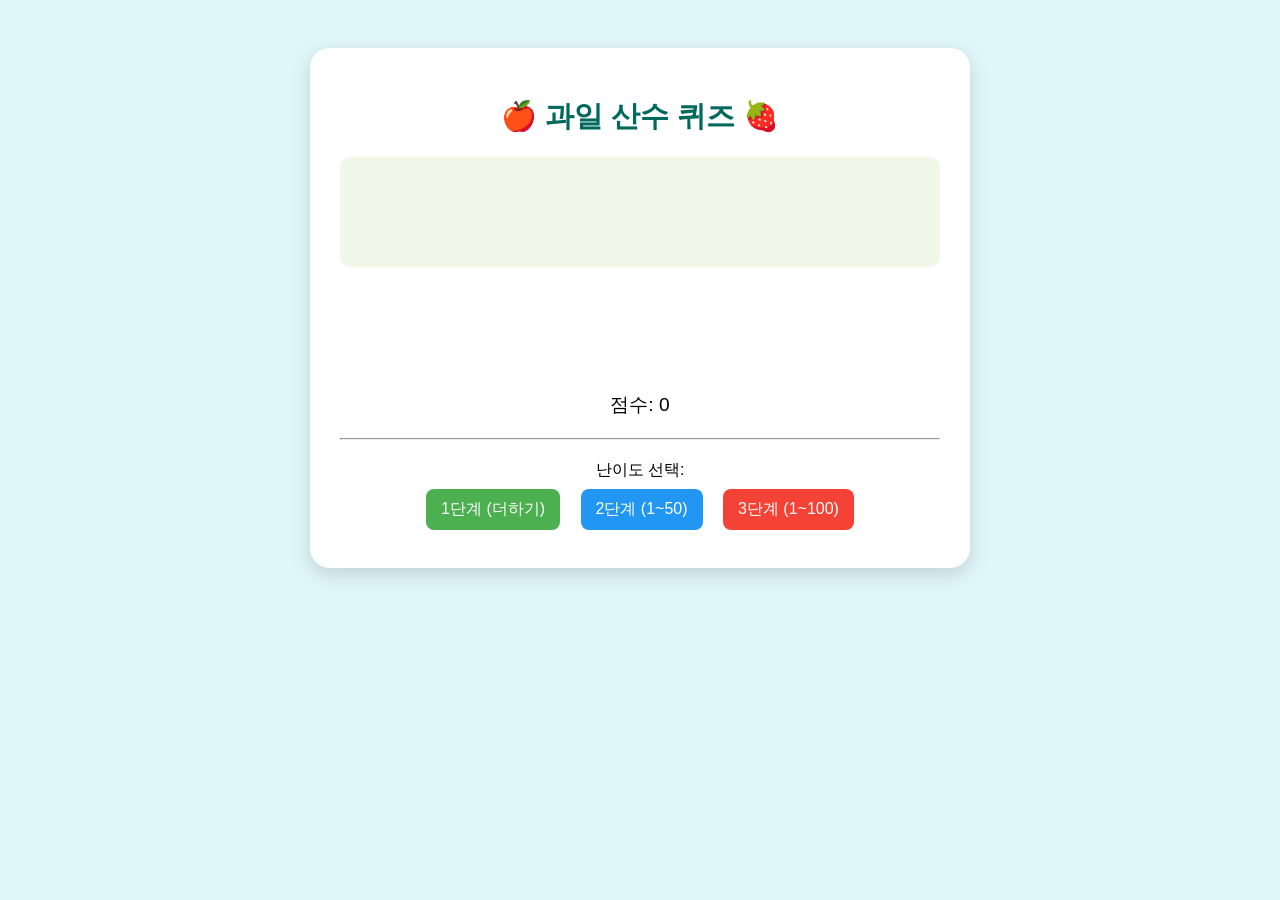
==== index.html @ ef327c84 "Refactor HTML and CSS for quiz game layout" ====
<!DOCTYPE html>
<html lang="ko">
<head>
    <meta charset="UTF-8">
    <title>알록달록 과일 산수 퀴즈</title>
    <style>
        body { font-family: 'Malgun Gothic', sans-serif; text-align: center; background-color: #e0f7fa; padding: 20px; }
        #game-container { background: white; padding: 30px; border-radius: 20px; display: inline-block; box-shadow: 0 6px 20px rgba(0,0,0,0.15); width: 90%; max-width: 600px; margin-top: 20px; }
        h1 { color: #00695c; font-size: 1.8em; }
        #level-info { font-size: 1.2em; color: #00796b; margin-bottom: 15px; font-weight: bold; }
        #fruits-display { font-size: 2em; margin: 20px 0; min-height: 80px; display: flex; flex-wrap: wrap; justify-content: center; align-items: center; background-color: #f1f8e9; border-radius: 10px; padding: 15px; }
        #number-equation { font-size: 2.5em; margin: 20px 0; color: #37474f; font-weight: bold; }
        
        /* 버튼 간격 대폭 확장 */
        .choices { display: flex; justify-content: center; gap: 40px; margin-top: 30px; margin-bottom: 30px; }
        .choice-btn { font-size: 1.5em; padding: 20px 35px; cursor: pointer; background-color: #ffffff; border: 4px solid #00897b; border-radius: 20px; color: #00897b; font-weight: bold; transition: 0.2s; min-width: 100px; }
        .choice-btn:hover { background-color: #00897b; color: white; }
        
        #feedback { font-size: 1.5em; margin-top: 20px; font-weight: bold; min-height: 45px; }
        .level-btn { font-size: 1em; padding: 10px 15px; margin: 8px; cursor: pointer; border: none; border-radius: 8px; color: white; }
    </style>
</head>
<body>

<div id="game-container">
    <h1>🍎 과일 산수 퀴즈 🍓</h1>
    <div id="level-info"></div>
    <div id="fruits-display"></div>
    <div id="number-equation" style="display: none;"></div>

    <div class="choices" id="choices-container"></div>
    
    <div id="feedback"></div>
    <div id="score" style="margin-top:20px; font-size: 1.2em;">점수: 0</div>
    
    <hr style="margin: 20px 0;">
    <div>
        난이도 선택:<br>
        <button onclick="setLevel(1)" class="level-btn" style="background-color: #4caf50;">1단계 (더하기)</button>
        <button onclick="setLevel(2)" class="level-btn" style="background-color: #2196f3;">2단계 (1~50)</button>
        <button onclick="setLevel(3)" class="level-btn" style="background-color: #f44336;">3단계 (1~100)</button>
    </div>
</div>

<script>
    const fruits = ["🍎", "🍐", "🍇", "🍋", "🍊", "🍉", "🍓"];
    let currentAnswer = 0, score = 0, currentLevel = 1;

    function setLevel(lvl) {
        currentLevel = lvl;
        score = 0;
        document.getElementById('score').innerText = "점수: 0";
        document.getElementById('level-info').innerText = lvl === 1 ? "1단계: 10 이하 더하기" : `${lvl}단계 (${lvl === 2 ? 50 : 100}까지 혼합)`;
        
        document.getElementById('fruits-display').style.display = (lvl === 1) ? 'flex' : 'none';
        document.getElementById('number-equation').style.display = (lvl === 1) ? 'none' : 'block';
        generateQuestion();
    }

    function generateQuestion() {
        let num1, num2, type;
        
        if (currentLevel === 1) {
            type = '+';
            num1 = Math.floor(Math.random() * 9) + 1;
            num2 = Math.floor(Math.random() * (10 - num1)) + 1;
            currentAnswer = num1 + num2;
            
            let displayHTML = "";
            let f = fruits[Math.floor(Math.random() * fruits.length)];
            for(let i=0; i<num1; i++) displayHTML += `<span>${f}</span>`;
            displayHTML += `<span style="margin:0 15px; font-weight:bold;">+</span>`;
            for(let i=0; i<num2; i++) displayHTML += `<span>${f}</span>`;
            document.getElementById('fruits-display').innerHTML = displayHTML;
        } else {
            type = Math.random() > 0.5 ? '+' : '-';
            const max = (currentLevel === 2) ? 50 : 100;
            num1 = Math.floor(Math.random() * max) + 1;
            num2 = Math.floor(Math.random() * max) + 1;
            
            if (type === '-') {
                if (num1 < num2) [num1, num2] = [num2, num1];
                currentAnswer = num1 - num2;
            } else {
                currentAnswer = num1 + num2;
            }
            document.getElementById('number-equation').innerText = `${num1} ${type} ${num2} = ?`;
        }

        renderChoices();
        document.getElementById('feedback').innerText = "";
    }

    function renderChoices() {
        const container = document.getElementById('choices-container');
        container.innerHTML = '';
        let choices = [currentAnswer];
        
        while(choices.length < 3) {
            let offset = Math.floor(Math.random() * 5) + 1;
            let fake = Math.random() > 0.5 ? currentAnswer + offset : currentAnswer - offset;
            if (fake > 0 && !choices.includes(fake)) choices.push(fake);
        }
        
        choices.sort(() => Math.random() - 0.5);
        choices.forEach(val => {
            let btn = document.createElement('button');
            btn.className = 'choice-btn';
            btn.innerText = val;
            btn.onclick = function() { checkAnswer(val); };
            container.appendChild(btn);
        });
    }

    function checkAnswer(val) {
        const fb = document.getElementById('feedback');
        if (val === currentAnswer) {
            score += 10;
            fb.innerText = "정답! 잘했어요! 🎉";
            fb.style.color =
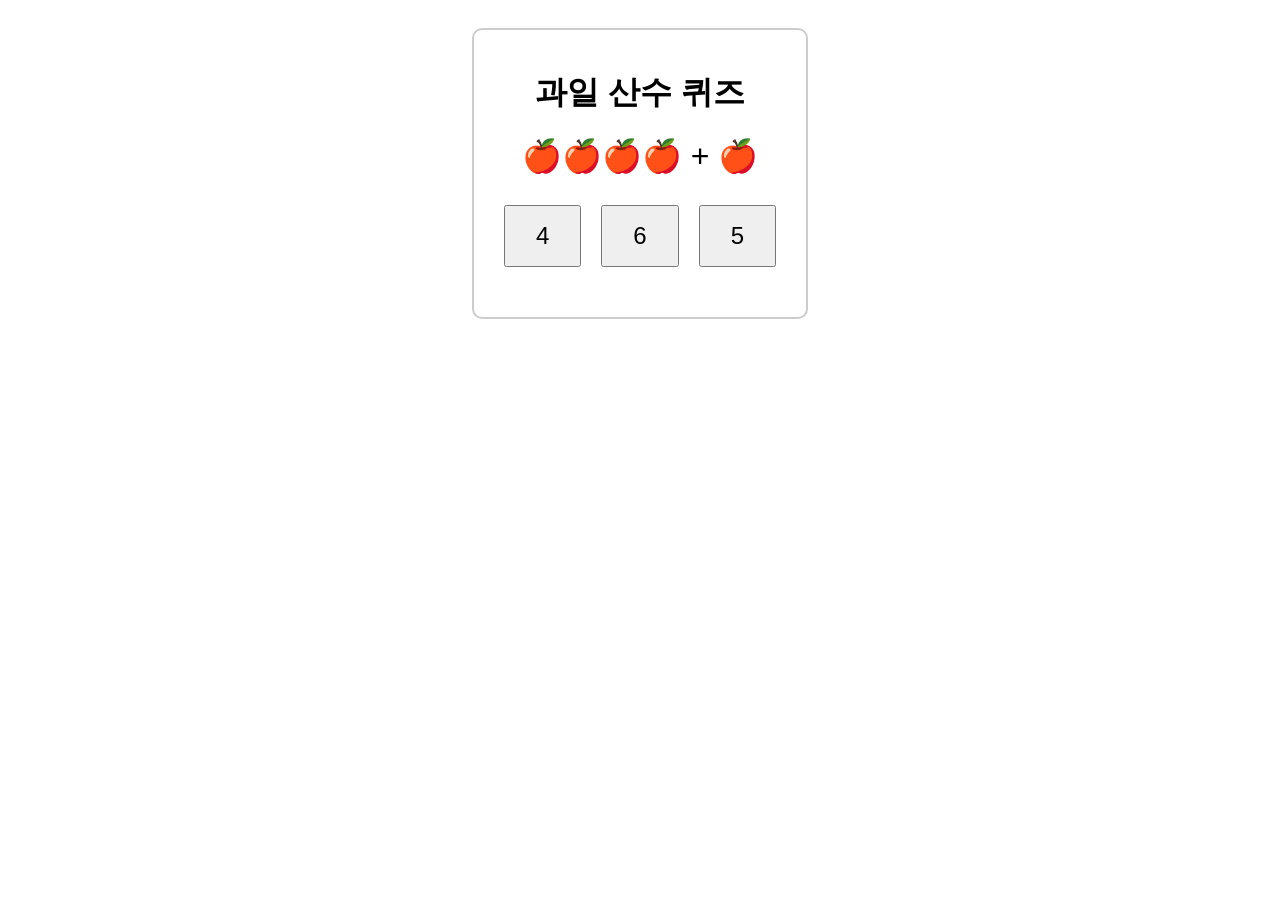
==== commit 281ce293: "Update index.html" ====
--- a/index.html
+++ b/index.html
@@ -1,120 +1,63 @@
 <!DOCTYPE html>
-<html lang="ko">
+<html>
 <head>
     <meta charset="UTF-8">
-    <title>알록달록 과일 산수 퀴즈</title>
+    <title>과일 산수 게임</title>
     <style>
-        body { font-family: 'Malgun Gothic', sans-serif; text-align: center; background-color: #e0f7fa; padding: 20px; }
-        #game-container { background: white; padding: 30px; border-radius: 20px; display: inline-block; box-shadow: 0 6px 20px rgba(0,0,0,0.15); width: 90%; max-width: 600px; margin-top: 20px; }
-        h1 { color: #00695c; font-size: 1.8em; }
-        #level-info { font-size: 1.2em; color: #00796b; margin-bottom: 15px; font-weight: bold; }
-        #fruits-display { font-size: 2em; margin: 20px 0; min-height: 80px; display: flex; flex-wrap: wrap; justify-content: center; align-items: center; background-color: #f1f8e9; border-radius: 10px; padding: 15px; }
-        #number-equation { font-size: 2.5em; margin: 20px 0; color: #37474f; font-weight: bold; }
-        
-        /* 버튼 간격 대폭 확장 */
-        .choices { display: flex; justify-content: center; gap: 40px; margin-top: 30px; margin-bottom: 30px; }
-        .choice-btn { font-size: 1.5em; padding: 20px 35px; cursor: pointer; background-color: #ffffff; border: 4px solid #00897b; border-radius: 20px; color: #00897b; font-weight: bold; transition: 0.2s; min-width: 100px; }
-        .choice-btn:hover { background-color: #00897b; color: white; }
-        
-        #feedback { font-size: 1.5em; margin-top: 20px; font-weight: bold; min-height: 45px; }
-        .level-btn { font-size: 1em; padding: 10px 15px; margin: 8px; cursor: pointer; border: none; border-radius: 8px; color: white; }
+        body { text-align: center; font-family: sans-serif; padding: 20px; }
+        .box { border: 2px solid #ccc; padding: 20px; display: inline-block; border-radius: 10px; }
+        .fruit-area { font-size: 2em; margin: 20px; }
+        .btn { font-size: 1.5em; margin: 10px; padding: 15px 30px; cursor: pointer; }
     </style>
 </head>
 <body>
 
-<div id="game-container">
-    <h1>🍎 과일 산수 퀴즈 🍓</h1>
-    <div id="level-info"></div>
-    <div id="fruits-display"></div>
-    <div id="number-equation" style="display: none;"></div>
-
-    <div class="choices" id="choices-container"></div>
-    
-    <div id="feedback"></div>
-    <div id="score" style="margin-top:20px; font-size: 1.2em;">점수: 0</div>
-    
-    <hr style="margin: 20px 0;">
-    <div>
-        난이도 선택:<br>
-        <button onclick="setLevel(1)" class="level-btn" style="background-color: #4caf50;">1단계 (더하기)</button>
-        <button onclick="setLevel(2)" class="level-btn" style="background-color: #2196f3;">2단계 (1~50)</button>
-        <button onclick="setLevel(3)" class="level-btn" style="background-color: #f44336;">3단계 (1~100)</button>
-    </div>
+<div class="box">
+    <h1>과일 산수 퀴즈</h1>
+    <div id="question" style="font-size: 2em; margin: 20px;">준비중...</div>
+    <div id="choices"></div>
+    <div id="result" style="margin-top: 20px; font-weight: bold;"></div>
 </div>
 
 <script>
-    const fruits = ["🍎", "🍐", "🍇", "🍋", "🍊", "🍉", "🍓"];
-    let currentAnswer = 0, score = 0, currentLevel = 1;
+    let answer = 0;
 
-    function setLevel(lvl) {
-        currentLevel = lvl;
-        score = 0;
-        document.getElementById('score').innerText = "점수: 0";
-        document.getElementById('level-info').innerText = lvl === 1 ? "1단계: 10 이하 더하기" : `${lvl}단계 (${lvl === 2 ? 50 : 100}까지 혼합)`;
+    function startGame() {
+        let n1 = Math.floor(Math.random() * 5) + 1;
+        let n2 = Math.floor(Math.random() * 5) + 1;
+        answer = n1 + n2;
         
-        document.getElementById('fruits-display').style.display = (lvl === 1) ? 'flex' : 'none';
-        document.getElementById('number-equation').style.display = (lvl === 1) ? 'none' : 'block';
-        generateQuestion();
-    }
-
-    function generateQuestion() {
-        let num1, num2, type;
+        let fruits = "";
+        for(let i=0; i<n1; i++) fruits += "🍎";
+        fruits += " + ";
+        for(let i=0; i<n2; i++) fruits += "🍎";
         
-        if (currentLevel === 1) {
-            type = '+';
-            num1 = Math.floor(Math.random() * 9) + 1;
-            num2 = Math.floor(Math.random() * (10 - num1)) + 1;
-            currentAnswer = num1 + num2;
-            
-            let displayHTML = "";
-            let f = fruits[Math.floor(Math.random() * fruits.length)];
-            for(let i=0; i<num1; i++) displayHTML += `<span>${f}</span>`;
-            displayHTML += `<span style="margin:0 15px; font-weight:bold;">+</span>`;
-            for(let i=0; i<num2; i++) displayHTML += `<span>${f}</span>`;
-            document.getElementById('fruits-display').innerHTML = displayHTML;
-        } else {
-            type = Math.random() > 0.5 ? '+' : '-';
-            const max = (currentLevel === 2) ? 50 : 100;
-            num1 = Math.floor(Math.random() * max) + 1;
-            num2 = Math.floor(Math.random() * max) + 1;
-            
-            if (type === '-') {
-                if (num1 < num2) [num1, num2] = [num2, num1];
-                currentAnswer = num1 - num2;
-            } else {
-                currentAnswer = num1 + num2;
-            }
-            document.getElementById('number-equation').innerText = `${num1} ${type} ${num2} = ?`;
-        }
-
-        renderChoices();
-        document.getElementById('feedback').innerText = "";
-    }
-
-    function renderChoices() {
-        const container = document.getElementById('choices-container');
-        container.innerHTML = '';
-        let choices = [currentAnswer];
+        document.getElementById('question').innerHTML = fruits;
         
-        while(choices.length < 3) {
-            let offset = Math.floor(Math.random() * 5) + 1;
-            let fake = Math.random() > 0.5 ? currentAnswer + offset : currentAnswer - offset;
-            if (fake > 0 && !choices.includes(fake)) choices.push(fake);
-        }
+        let choicesDiv = document.getElementById('choices');
+        choicesDiv.innerHTML = "";
         
-        choices.sort(() => Math.random() - 0.5);
-        choices.forEach(val => {
-            let btn = document.createElement('button');
-            btn.className = 'choice-btn';
-            btn.innerText = val;
-            btn.onclick = function() { checkAnswer(val); };
-            container.appendChild(btn);
+        let options = [answer, answer+1, answer-1];
+        options.sort(() => Math.random() - 0.5);
+        
+        options.forEach(opt => {
+            let b = document.createElement('button');
+            b.className = 'btn';
+            b.innerText = opt;
+            b.onclick = function() {
+                if(opt === answer) {
+                    document.getElementById('result').innerText = "정답!";
+                    setTimeout(startGame, 1000);
+                } else {
+                    document.getElementById('result').innerText = "틀렸어요!";
+                }
+            };
+            choicesDiv.appendChild(b);
         });
     }
 
-    function checkAnswer(val) {
-        const fb = document.getElementById('feedback');
-        if (val === currentAnswer) {
-            score += 10;
-            fb.innerText = "정답! 잘했어요! 🎉";
-            fb.style.color =
+    window.onload = startGame;
+</script>
+
+</body>
+</html>
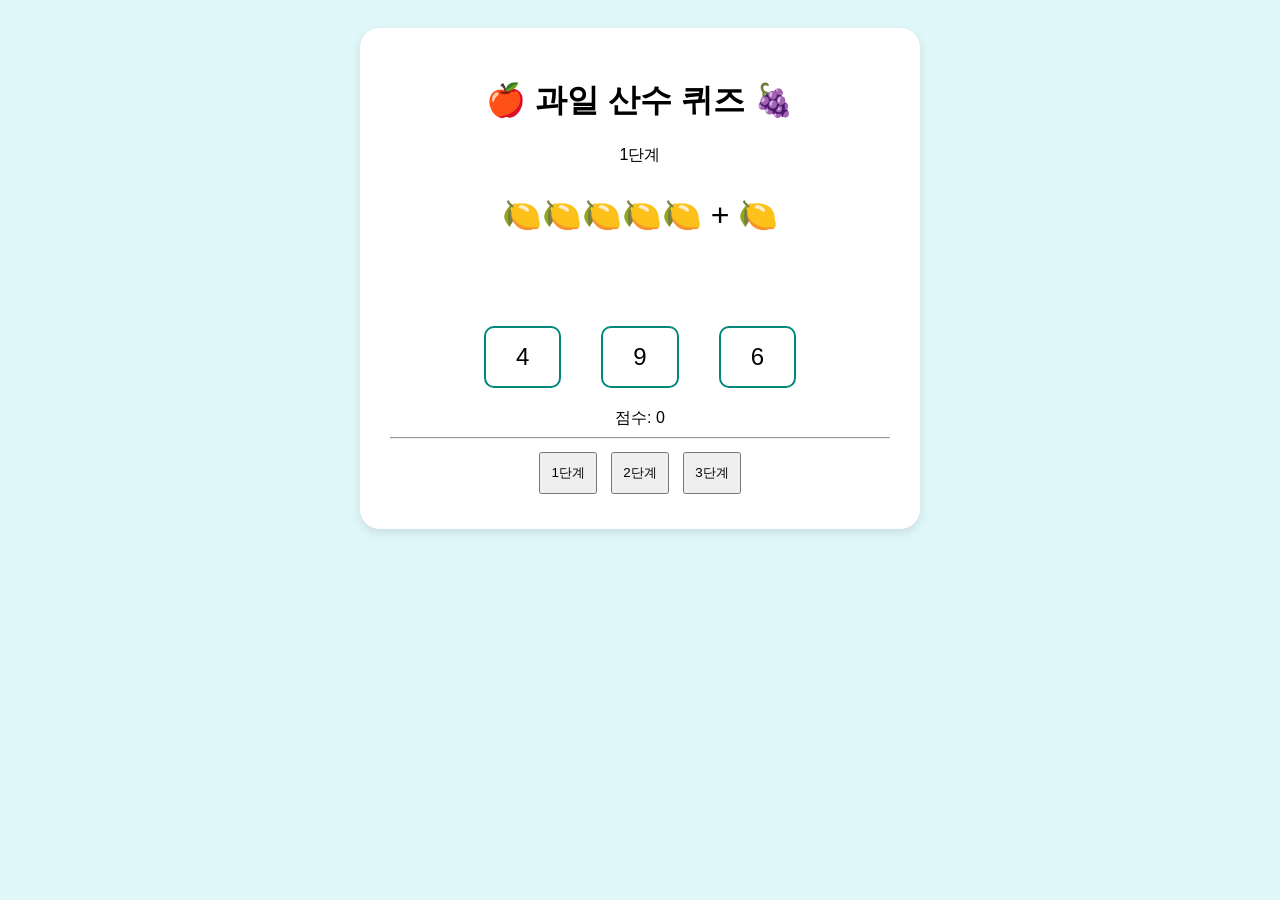
==== commit e8c5ceab: "Update HTML structure and styling for quiz game" ====
--- a/index.html
+++ b/index.html
@@ -1,63 +1,100 @@
 <!DOCTYPE html>
-<html>
+<html lang="ko">
 <head>
     <meta charset="UTF-8">
-    <title>과일 산수 게임</title>
+    <title>과일 산수 퀴즈</title>
     <style>
-        body { text-align: center; font-family: sans-serif; padding: 20px; }
-        .box { border: 2px solid #ccc; padding: 20px; display: inline-block; border-radius: 10px; }
-        .fruit-area { font-size: 2em; margin: 20px; }
-        .btn { font-size: 1.5em; margin: 10px; padding: 15px 30px; cursor: pointer; }
+        body { font-family: sans-serif; text-align: center; background-color: #e0f7fa; padding: 20px; }
+        #game-box { background: white; padding: 30px; border-radius: 20px; display: inline-block; box-shadow: 0 4px 10px rgba(0,0,0,0.1); width: 100%; max-width: 500px; }
+        .display-area { font-size: 2em; margin: 30px 0; min-height: 100px; }
+        .choice-btn { font-size: 1.5em; padding: 15px 30px; margin: 0 20px; cursor: pointer; border-radius: 10px; border: 2px solid #00897b; background: white; }
+        .choice-btn:hover { background: #00897b; color: white; }
+        .level-btn { padding: 10px; margin: 5px; cursor: pointer; }
     </style>
 </head>
 <body>
 
-<div class="box">
-    <h1>과일 산수 퀴즈</h1>
-    <div id="question" style="font-size: 2em; margin: 20px;">준비중...</div>
+<div id="game-box">
+    <h1>🍎 과일 산수 퀴즈 🍇</h1>
+    <div id="level-text">1단계 (1~10 더하기)</div>
+    <div class="display-area" id="question">준비중...</div>
     <div id="choices"></div>
-    <div id="result" style="margin-top: 20px; font-weight: bold;"></div>
+    <div id="feedback" style="margin-top: 20px; font-weight: bold;"></div>
+    <div id="score" style="margin-top: 10px;">점수: 0</div>
+    <hr>
+    <div>
+        <button class="level-btn" onclick="changeLevel(1)">1단계</button>
+        <button class="level-btn" onclick="changeLevel(2)">2단계</button>
+        <button class="level-btn" onclick="changeLevel(3)">3단계</button>
+    </div>
 </div>
 
 <script>
-    let answer = 0;
+    let currentAns = 0;
+    let score = 0;
+    let level = 1;
+    const fruits = ["🍎", "🍐", "🍇", "🍋", "🍊", "🍉", "🍓"];
 
-    function startGame() {
-        let n1 = Math.floor(Math.random() * 5) + 1;
-        let n2 = Math.floor(Math.random() * 5) + 1;
-        answer = n1 + n2;
-        
-        let fruits = "";
-        for(let i=0; i<n1; i++) fruits += "🍎";
-        fruits += " + ";
-        for(let i=0; i<n2; i++) fruits += "🍎";
-        
-        document.getElementById('question').innerHTML = fruits;
-        
-        let choicesDiv = document.getElementById('choices');
-        choicesDiv.innerHTML = "";
-        
-        let options = [answer, answer+1, answer-1];
-        options.sort(() => Math.random() - 0.5);
-        
-        options.forEach(opt => {
+    function changeLevel(l) {
+        level = l;
+        score = 0;
+        document.getElementById('score').innerText = "점수: 0";
+        document.getElementById('level-text').innerText = l + "단계";
+        nextQuestion();
+    }
+
+    function nextQuestion() {
+        let n1, n2, type, qText;
+        if(level === 1) {
+            type = '+';
+            n1 = Math.floor(Math.random() * 9) + 1;
+            n2 = Math.floor(Math.random() * (10 - n1)) + 1;
+            currentAns = n1 + n2;
+            qText = "";
+            let f = fruits[Math.floor(Math.random()*fruits.length)];
+            for(let i=0; i<n1; i++) qText += f;
+            qText += " + ";
+            for(let i=0; i<n2; i++) qText += f;
+        } else {
+            let max = (level === 2) ? 50 : 100;
+            type = (Math.random() > 0.5) ? '+' : '-';
+            n1 = Math.floor(Math.random() * max) + 1;
+            n2 = Math.floor(Math.random() * max) + 1;
+            if(type === '-') {
+                if(n1 < n2) [n1, n2] = [n2, n1];
+                currentAns = n1 - n2;
+            } else {
+                currentAns = n1 + n2;
+            }
+            qText = n1 + " " + type + " " + n2 + " = ?";
+        }
+        document.getElementById('question').innerHTML = qText;
+        renderButtons();
+    }
+
+    function renderButtons() {
+        let div = document.getElementById('choices');
+        div.innerHTML = "";
+        let opts = [currentAns, currentAns + 3, currentAns - 2].sort(() => Math.random() - 0.5);
+        opts.forEach(o => {
             let b = document.createElement('button');
-            b.className = 'btn';
-            b.innerText = opt;
-            b.onclick = function() {
-                if(opt === answer) {
-                    document.getElementById('result').innerText = "정답!";
-                    setTimeout(startGame, 1000);
+            b.className = 'choice-btn';
+            b.innerText = o;
+            b.onclick = () => {
+                if(o === currentAns) {
+                    score += 10;
+                    document.getElementById('feedback').innerText = "정답! 🎉";
+                    document.getElementById('score').innerText = "점수: " + score;
+                    setTimeout(nextQuestion, 1000);
                 } else {
-                    document.getElementById('result').innerText = "틀렸어요!";
+                    document.getElementById('feedback').innerText = "틀렸어요!";
                 }
             };
-            choicesDiv.appendChild(b);
+            div.appendChild(b);
         });
     }
-
-    window.onload = startGame;
+    
+    changeLevel(1);
 </script>
-
 </body>
 </html>
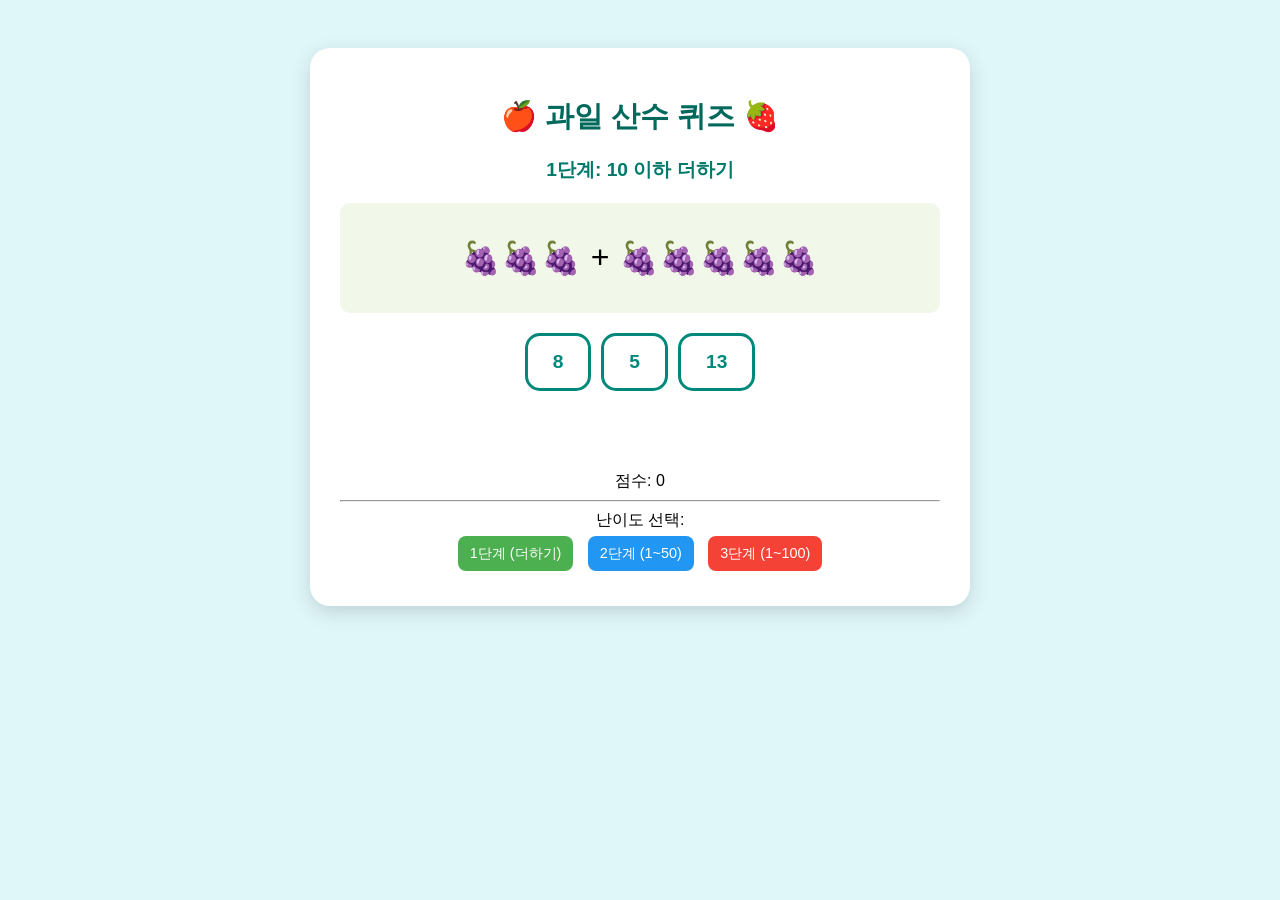
==== commit eeae7a9d: "Update title and restructure game layout" ====
--- a/index.html
+++ b/index.html
@@ -2,99 +2,130 @@
 <html lang="ko">
 <head>
     <meta charset="UTF-8">
-    <title>과일 산수 퀴즈</title>
+    <title>알록달록 과일 산수 퀴즈</title>
     <style>
-        body { font-family: sans-serif; text-align: center; background-color: #e0f7fa; padding: 20px; }
-        #game-box { background: white; padding: 30px; border-radius: 20px; display: inline-block; box-shadow: 0 4px 10px rgba(0,0,0,0.1); width: 100%; max-width: 500px; }
-        .display-area { font-size: 2em; margin: 30px 0; min-height: 100px; }
-        .choice-btn { font-size: 1.5em; padding: 15px 30px; margin: 0 20px; cursor: pointer; border-radius: 10px; border: 2px solid #00897b; background: white; }
-        .choice-btn:hover { background: #00897b; color: white; }
-        .level-btn { padding: 10px; margin: 5px; cursor: pointer; }
+        body { font-family: 'Malgun Gothic', sans-serif; text-align: center; background-color: #e0f7fa; padding: 20px; }
+        #game-container { background: white; padding: 30px; border-radius: 20px; display: inline-block; box-shadow: 0 6px 20px rgba(0,0,0,0.15); width: 90%; max-width: 600px; margin-top: 20px; }
+        h1 { color: #00695c; font-size: 1.8em; }
+        #level-info { font-size: 1.2em; color: #00796b; margin-bottom: 15px; font-weight: bold; }
+        #fruits-display { font-size: 2em; margin: 20px 0; min-height: 80px; display: flex; flex-wrap: wrap; justify-content: center; align-items: center; background-color: #f1f8e9; border-radius: 10px; padding: 15px; }
+        #number-equation { font-size: 2.5em; margin: 20px 0; color: #37474f; font-weight: bold; }
+        .choices { display: flex; justify-content: center; gap: 10px; margin-top: 20px; }
+        .choice-btn { font-size: 1.2em; padding: 15px 25px; cursor: pointer; background-color: #ffffff; border: 3px solid #00897b; border-radius: 15px; color: #00897b; font-weight: bold; }
+        .choice-btn:hover { background-color: #00897b; color: white; }
+        #feedback { font-size: 1.4em; margin-top: 20px; font-weight: bold; min-height: 40px; }
+        .level-btn { font-size: 0.9em; padding: 8px 12px; margin: 5px; cursor: pointer; border: none; border-radius: 8px; color: white; }
     </style>
 </head>
 <body>
 
-<div id="game-box">
-    <h1>🍎 과일 산수 퀴즈 🍇</h1>
-    <div id="level-text">1단계 (1~10 더하기)</div>
-    <div class="display-area" id="question">준비중...</div>
-    <div id="choices"></div>
-    <div id="feedback" style="margin-top: 20px; font-weight: bold;"></div>
-    <div id="score" style="margin-top: 10px;">점수: 0</div>
+<div id="game-container">
+    <h1>🍎 과일 산수 퀴즈 🍓</h1>
+    <div id="level-info"></div>
+    <div id="fruits-display"></div>
+    <div id="number-equation" style="display: none;"></div>
+
+    <div class="choices" id="choices-container"></div>
+    
+    <div id="feedback"></div>
+    <div id="score" style="margin-top:20px;">점수: 0</div>
+    
     <hr>
     <div>
-        <button class="level-btn" onclick="changeLevel(1)">1단계</button>
-        <button class="level-btn" onclick="changeLevel(2)">2단계</button>
-        <button class="level-btn" onclick="changeLevel(3)">3단계</button>
+        난이도 선택:<br>
+        <button onclick="setLevel(1)" class="level-btn" style="background-color: #4caf50;">1단계 (더하기)</button>
+        <button onclick="setLevel(2)" class="level-btn" style="background-color: #2196f3;">2단계 (1~50)</button>
+        <button onclick="setLevel(3)" class="level-btn" style="background-color: #f44336;">3단계 (1~100)</button>
     </div>
 </div>
 
 <script>
-    let currentAns = 0;
-    let score = 0;
-    let level = 1;
     const fruits = ["🍎", "🍐", "🍇", "🍋", "🍊", "🍉", "🍓"];
+    let currentAnswer = 0, score = 0, currentLevel = 1;
 
-    function changeLevel(l) {
-        level = l;
+    function setLevel(lvl) {
+        currentLevel = lvl;
         score = 0;
         document.getElementById('score').innerText = "점수: 0";
-        document.getElementById('level-text').innerText = l + "단계";
-        nextQuestion();
+        document.getElementById('level-info').innerText = lvl === 1 ? "1단계: 10 이하 더하기" : `${lvl}단계 (${lvl === 2 ? 50 : 100}까지 혼합)`;
+        
+        document.getElementById('fruits-display').style.display = (lvl === 1) ? 'flex' : 'none';
+        document.getElementById('number-equation').style.display = (lvl === 1) ? 'none' : 'block';
+        generateQuestion();
     }
 
-    function nextQuestion() {
-        let n1, n2, type, qText;
-        if(level === 1) {
+    function generateQuestion() {
+        let num1, num2, type;
+        
+        if (currentLevel === 1) {
             type = '+';
-            n1 = Math.floor(Math.random() * 9) + 1;
-            n2 = Math.floor(Math.random() * (10 - n1)) + 1;
-            currentAns = n1 + n2;
-            qText = "";
-            let f = fruits[Math.floor(Math.random()*fruits.length)];
-            for(let i=0; i<n1; i++) qText += f;
-            qText += " + ";
-            for(let i=0; i<n2; i++) qText += f;
+            num1 = Math.floor(Math.random() * 9) + 1;
+            num2 = Math.floor(Math.random() * (10 - num1)) + 1;
+            currentAnswer = num1 + num2;
+            
+            let displayHTML = "";
+            let f = fruits[Math.floor(Math.random() * fruits.length)];
+            for(let i=0; i<num1; i++) displayHTML += `<span>${f}</span>`;
+            displayHTML += `<span style="margin:0 10px">+</span>`;
+            for(let i=0; i<num2; i++) displayHTML += `<span>${f}</span>`;
+            document.getElementById('fruits-display').innerHTML = displayHTML;
         } else {
-            let max = (level === 2) ? 50 : 100;
-            type = (Math.random() > 0.5) ? '+' : '-';
-            n1 = Math.floor(Math.random() * max) + 1;
-            n2 = Math.floor(Math.random() * max) + 1;
-            if(type === '-') {
-                if(n1 < n2) [n1, n2] = [n2, n1];
-                currentAns = n1 - n2;
+            type = Math.random() > 0.5 ? '+' : '-';
+            const max = (currentLevel === 2) ? 50 : 100;
+            num1 = Math.floor(Math.random() * max) + 1;
+            num2 = Math.floor(Math.random() * max) + 1;
+            
+            if (type === '-') {
+                if (num1 < num2) [num1, num2] = [num2, num1];
+                currentAnswer = num1 - num2;
             } else {
-                currentAns = n1 + n2;
+                currentAnswer = num1 + num2;
             }
-            qText = n1 + " " + type + " " + n2 + " = ?";
+            document.getElementById('number-equation').innerText = `${num1} ${type} ${num2} = ?`;
         }
-        document.getElementById('question').innerHTML = qText;
-        renderButtons();
+
+        renderChoices();
+        document.getElementById('feedback').innerText = "";
     }
 
-    function renderButtons() {
-        let div = document.getElementById('choices');
-        div.innerHTML = "";
-        let opts = [currentAns, currentAns + 3, currentAns - 2].sort(() => Math.random() - 0.5);
-        opts.forEach(o => {
-            let b = document.createElement('button');
-            b.className = 'choice-btn';
-            b.innerText = o;
-            b.onclick = () => {
-                if(o === currentAns) {
-                    score += 10;
-                    document.getElementById('feedback').innerText = "정답! 🎉";
-                    document.getElementById('score').innerText = "점수: " + score;
-                    setTimeout(nextQuestion, 1000);
-                } else {
-                    document.getElementById('feedback').innerText = "틀렸어요!";
-                }
-            };
-            div.appendChild(b);
+    function renderChoices() {
+        const container = document.getElementById('choices-container');
+        container.innerHTML = '';
+        let choices = [currentAnswer];
+        
+        while(choices.length < 3) {
+            let offset = Math.floor(Math.random() * 5) + 1;
+            let fake = Math.random() > 0.5 ? currentAnswer + offset : currentAnswer - offset;
+            if (fake > 0 && !choices.includes(fake)) choices.push(fake);
+        }
+        
+        choices.sort(() => Math.random() - 0.5);
+        choices.forEach(val => {
+            let btn = document.createElement('button');
+            btn.className = 'choice-btn';
+            btn.innerText = val;
+            btn.onclick = function() { checkAnswer(val); };
+            container.appendChild(btn);
         });
     }
-    
-    changeLevel(1);
+
+    function checkAnswer(val) {
+        const fb = document.getElementById('feedback');
+        if (val === currentAnswer) {
+            score += 10;
+            fb.innerText = "정답! 잘했어요! 🎉";
+            fb.style.color = "#2e7d32";
+        } else {
+            fb.innerText = `아쉬워요! 정답은 ${currentAnswer}였습니다.`;
+            fb.style.color = "#c62828";
+        }
+        document.getElementById('score').innerText = `점수: ${score}`;
+        // 1.5초 후 다음 문제
+        setTimeout(generateQuestion, 1500);
+    }
+
+    // 초기 실행
+    window.onload = function() { setLevel(1); };
 </script>
 </body>
 </html>
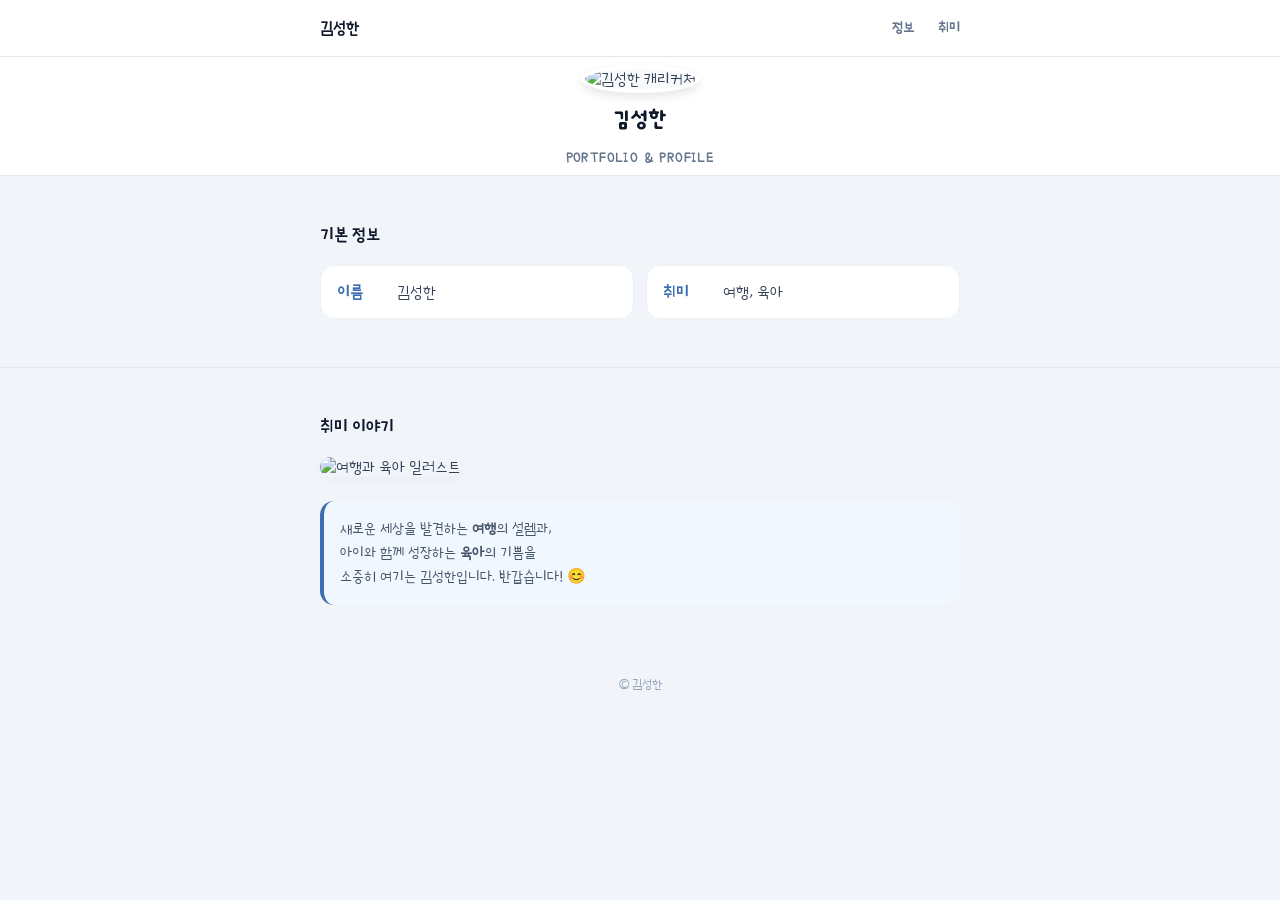
==== commit 27ec7094: "가위바위보 게임 추가" ====
--- a/index.html
+++ b/index.html
@@ -1,131 +1,243 @@
-<!DOCTYPE html>
+<!doctype html>
 <html lang="ko">
 <head>
-    <meta charset="UTF-8">
-    <title>알록달록 과일 산수 퀴즈</title>
-    <style>
-        body { font-family: 'Malgun Gothic', sans-serif; text-align: center; background-color: #e0f7fa; padding: 20px; }
-        #game-container { background: white; padding: 30px; border-radius: 20px; display: inline-block; box-shadow: 0 6px 20px rgba(0,0,0,0.15); width: 90%; max-width: 600px; margin-top: 20px; }
-        h1 { color: #00695c; font-size: 1.8em; }
-        #level-info { font-size: 1.2em; color: #00796b; margin-bottom: 15px; font-weight: bold; }
-        #fruits-display { font-size: 2em; margin: 20px 0; min-height: 80px; display: flex; flex-wrap: wrap; justify-content: center; align-items: center; background-color: #f1f8e9; border-radius: 10px; padding: 15px; }
-        #number-equation { font-size: 2.5em; margin: 20px 0; color: #37474f; font-weight: bold; }
-        .choices { display: flex; justify-content: center; gap: 10px; margin-top: 20px; }
-        .choice-btn { font-size: 1.2em; padding: 15px 25px; cursor: pointer; background-color: #ffffff; border: 3px solid #00897b; border-radius: 15px; color: #00897b; font-weight: bold; }
-        .choice-btn:hover { background-color: #00897b; color: white; }
-        #feedback { font-size: 1.4em; margin-top: 20px; font-weight: bold; min-height: 40px; }
-        .level-btn { font-size: 0.9em; padding: 8px 12px; margin: 5px; cursor: pointer; border: none; border-radius: 8px; color: white; }
-    </style>
+  <meta charset="utf-8">
+  <meta name="viewport" content="width=device-width, initial-scale=1">
+  <title>김성한 - 자기소개서</title>
+  <link rel="preconnect" href="https://fonts.googleapis.com">
+  <link rel="preconnect" href="https://fonts.gstatic.com" crossorigin>
+  <link href="https://fonts.googleapis.com/css2?family=Dongle&family=Nanum+Pen+Script&family=Poor+Story&display=swap" rel="stylesheet">
+
+  <style>
+    * {
+      box-sizing: border-box;
+    }
+
+    body {
+      background-color: #f1f5f9;
+      color: #334155;
+      font-family: 'Poor Story','맑은 고딕','Malgun Gothic', sans-serif;
+      margin: 0;
+
+      font-weight: 400;
+      font-style: normal;
+    }
+
+    .container {
+      max-width: 720px;
+      margin: 0 auto;
+      padding: 0 clamp(16px, 5vw, 40px);
+    }
+
+    /* 상단 네비게이션 바 */
+    .navbar {
+      background-color: #ffffff;
+      border-bottom: 1px solid #e2e8f0;
+      position: sticky;
+      top: 0;
+      z-index: 10;
+    }
+
+    .nav-inner {
+      display: flex;
+      align-items: center;
+      justify-content: space-between;
+      height: 56px;
+    }
+
+    .nav-logo {
+      font-weight: 800;
+      color: #0f172a;
+      font-size: 16px;
+    }
+
+    .nav-links {
+      display: flex;
+      gap: clamp(12px, 4vw, 24px);
+    }
+
+    .nav-links a {
+      color: #64748b;
+      font-size: 14px;
+      font-weight: 600;
+      text-decoration: none;
+    }
+
+    .nav-links a:hover {
+      color: #3d6db1;
+    }
+
+    /* 상단 히어로 영역 */
+    .hero {
+      background-color: #ffffff;
+      border-bottom: 1px solid #e2e8f0;
+      padding: clamp(2px, 2vw, 8px) 0 clamp(3px, 3vw, 8px);
+      text-align: center;
+    }
+
+    .avatar-img {
+      width: clamp(180px, 40vw, 260px);
+      height: clamp(180px, 40vw, 260px);
+      border-radius: 50%;
+      object-fit: cover;
+      border: 4px solid #ffffff;
+      box-shadow: 0 4px 10px rgba(0, 0, 0, 0.1);
+      margin-bottom: 4px;
+      background-color: #f8fafc;
+    }
+
+    h1 {
+
+      font-family: "Dongle", sans-serif;
+      font-style: normal;
+
+      color: #0f172a;
+      font-size: clamp(24px, 6vw, 32px);
+      font-weight: 800;
+      margin: 0 0 6px 0;
+    }
+
+    .subtitle {
+      color: #64748b;
+      font-size: 14px;
+      font-weight: 600;
+      letter-spacing: 0.1em;
+    }
+
+    /* 본문 섹션 공통 */
+    section {
+      padding: clamp(28px, 6vw, 48px) 0;
+      scroll-margin-top: 56px;
+    }
+
+    section + section {
+      border-top: 1px solid #e2e8f0;
+    }
+
+    .section-title {
+      font-size: clamp(15px, 3.5vw, 17px);
+      font-weight: 700;
+      color: #0f172a;
+      margin: 0 0 20px 0;
+    }
+
+    /* 정보 리스트 */
+    .info-list {
+      list-style: none;
+      padding: 0;
+      margin: 0;
+      display: grid;
+      grid-template-columns: repeat(auto-fit, minmax(220px, 1fr));
+      gap: 12px;
+    }
+
+    .info-list li {
+      background-color: #ffffff;
+      padding: 16px;
+      border-radius: 14px;
+      font-size: clamp(14px, 4vw, 16px);
+      display: flex;
+      align-items: center;
+      border: 1px solid #edf2f7;
+    }
+
+    .info-list strong {
+      color: #3d6db1;
+      width: 60px;
+      flex-shrink: 0;
+      font-weight: 700;
+    }
+
+    /* 취미 섹션 */
+    .ray-banner-img {
+      width: 100%;
+      height: auto;
+      border-radius: 16px;
+      margin-bottom: 24px;
+      box-shadow: 0 2px 8px rgba(0, 0, 0, 0.04);
+    }
+
+    .greeting {
+      font-size: clamp(14px, 3.6vw, 15px);
+      line-height: 1.6;
+      color: #475569;
+      margin: 0;
+      background-color: #f0f7ff;
+      padding: 16px;
+      border-radius: 14px;
+      border-left: 4px solid #3d6db1;
+    }
+
+    footer {
+      text-align: center;
+      color: #94a3b8;
+      font-size: 13px;
+      padding: 24px 0 40px;
+    }
+  </style>
 </head>
+
 <body>
 
-<div id="game-container">
-    <h1>🍎 과일 산수 퀴즈 🍓</h1>
-    <div id="level-info"></div>
-    <div id="fruits-display"></div>
-    <div id="number-equation" style="display: none;"></div>
-
-    <div class="choices" id="choices-container"></div>
-    
-    <div id="feedback"></div>
-    <div id="score" style="margin-top:20px;">점수: 0</div>
-    
-    <hr>
-    <div>
-        난이도 선택:<br>
-        <button onclick="setLevel(1)" class="level-btn" style="background-color: #4caf50;">1단계 (더하기)</button>
-        <button onclick="setLevel(2)" class="level-btn" style="background-color: #2196f3;">2단계 (1~50)</button>
-        <button onclick="setLevel(3)" class="level-btn" style="background-color: #f44336;">3단계 (1~100)</button>
+<nav class="navbar">
+  <div class="container nav-inner">
+    <span class="nav-logo">김성한</span>
+    <div class="nav-links">
+      <a href="#info">정보</a>
+      <a href="#hobby">취미</a>
     </div>
-</div>
-
-<script>
-    const fruits = ["🍎", "🍐", "🍇", "🍋", "🍊", "🍉", "🍓"];
-    let currentAnswer = 0, score = 0, currentLevel = 1;
-
-    function setLevel(lvl) {
-        currentLevel = lvl;
-        score = 0;
-        document.getElementById('score').innerText = "점수: 0";
-        document.getElementById('level-info').innerText = lvl === 1 ? "1단계: 10 이하 더하기" : `${lvl}단계 (${lvl === 2 ? 50 : 100}까지 혼합)`;
-        
-        document.getElementById('fruits-display').style.display = (lvl === 1) ? 'flex' : 'none';
-        document.getElementById('number-equation').style.display = (lvl === 1) ? 'none' : 'block';
-        generateQuestion();
-    }
-
-    function generateQuestion() {
-        let num1, num2, type;
-        
-        if (currentLevel === 1) {
-            type = '+';
-            num1 = Math.floor(Math.random() * 9) + 1;
-            num2 = Math.floor(Math.random() * (10 - num1)) + 1;
-            currentAnswer = num1 + num2;
-            
-            let displayHTML = "";
-            let f = fruits[Math.floor(Math.random() * fruits.length)];
-            for(let i=0; i<num1; i++) displayHTML += `<span>${f}</span>`;
-            displayHTML += `<span style="margin:0 10px">+</span>`;
-            for(let i=0; i<num2; i++) displayHTML += `<span>${f}</span>`;
-            document.getElementById('fruits-display').innerHTML = displayHTML;
-        } else {
-            type = Math.random() > 0.5 ? '+' : '-';
-            const max = (currentLevel === 2) ? 50 : 100;
-            num1 = Math.floor(Math.random() * max) + 1;
-            num2 = Math.floor(Math.random() * max) + 1;
-            
-            if (type === '-') {
-                if (num1 < num2) [num1, num2] = [num2, num1];
-                currentAnswer = num1 - num2;
-            } else {
-                currentAnswer = num1 + num2;
-            }
-            document.getElementById('number-equation').innerText = `${num1} ${type} ${num2} = ?`;
-        }
-
-        renderChoices();
-        document.getElementById('feedback').innerText = "";
-    }
-
-    function renderChoices() {
-        const container = document.getElementById('choices-container');
-        container.innerHTML = '';
-        let choices = [currentAnswer];
-        
-        while(choices.length < 3) {
-            let offset = Math.floor(Math.random() * 5) + 1;
-            let fake = Math.random() > 0.5 ? currentAnswer + offset : currentAnswer - offset;
-            if (fake > 0 && !choices.includes(fake)) choices.push(fake);
-        }
-        
-        choices.sort(() => Math.random() - 0.5);
-        choices.forEach(val => {
-            let btn = document.createElement('button');
-            btn.className = 'choice-btn';
-            btn.innerText = val;
-            btn.onclick = function() { checkAnswer(val); };
-            container.appendChild(btn);
-        });
-    }
-
-    function checkAnswer(val) {
-        const fb = document.getElementById('feedback');
-        if (val === currentAnswer) {
-            score += 10;
-            fb.innerText = "정답! 잘했어요! 🎉";
-            fb.style.color = "#2e7d32";
-        } else {
-            fb.innerText = `아쉬워요! 정답은 ${currentAnswer}였습니다.`;
-            fb.style.color = "#c62828";
-        }
-        document.getElementById('score').innerText = `점수: ${score}`;
-        // 1.5초 후 다음 문제
-        setTimeout(generateQuestion, 1500);
-    }
-
-    // 초기 실행
-    window.onload = function() { setLevel(1); };
-</script>
+  </div>
+</nav>
+
+<header class="hero">
+  <div class="container">
+    <!-- 캐리커처 이미지 파일명 rayimg.png로 정상 연동 완료! -->
+    <img src="./img/rayimg.png" class="avatar-img" alt="김성한 캐리커처">
+    <h1>김성한</h1>
+    <div class="subtitle">PORTFOLIO & PROFILE</div>
+  </div>
+</header>
+
+<main>
+
+  <!-- 프로필 정보 -->
+  <section id="info">
+    <div class="container">
+      <p class="section-title">기본 정보</p>
+      <ul class="info-list">
+        <li>
+          <strong>이름</strong>
+          <span>김성한</span>
+        </li>
+        <li>
+          <strong>취미</strong>
+          <span>여행, 육아</span>
+        </li>
+      </ul>
+    </div>
+  </section>
+
+  <!-- 여행 & 육아 취미 -->
+  <section id="hobby">
+    <div class="container">
+      <p class="section-title">취미 이야기</p>
+      <img src="./img/ray.png" class="ray-banner-img" alt="여행과 육아 일러스트">
+      <p class="greeting">
+        새로운 세상을 발견하는 <b>여행</b>의 설렘과,<br>
+        아이와 함께 성장하는 <b>육아</b>의 기쁨을<br>
+        소중히 여기는 김성한입니다. 반갑습니다! 😊
+      </p>
+    </div>
+  </section>
+
+</main>
+
+<footer>
+  <div class="container">
+    © 김성한
+  </div>
+</footer>
+
 </body>
 </html>
+
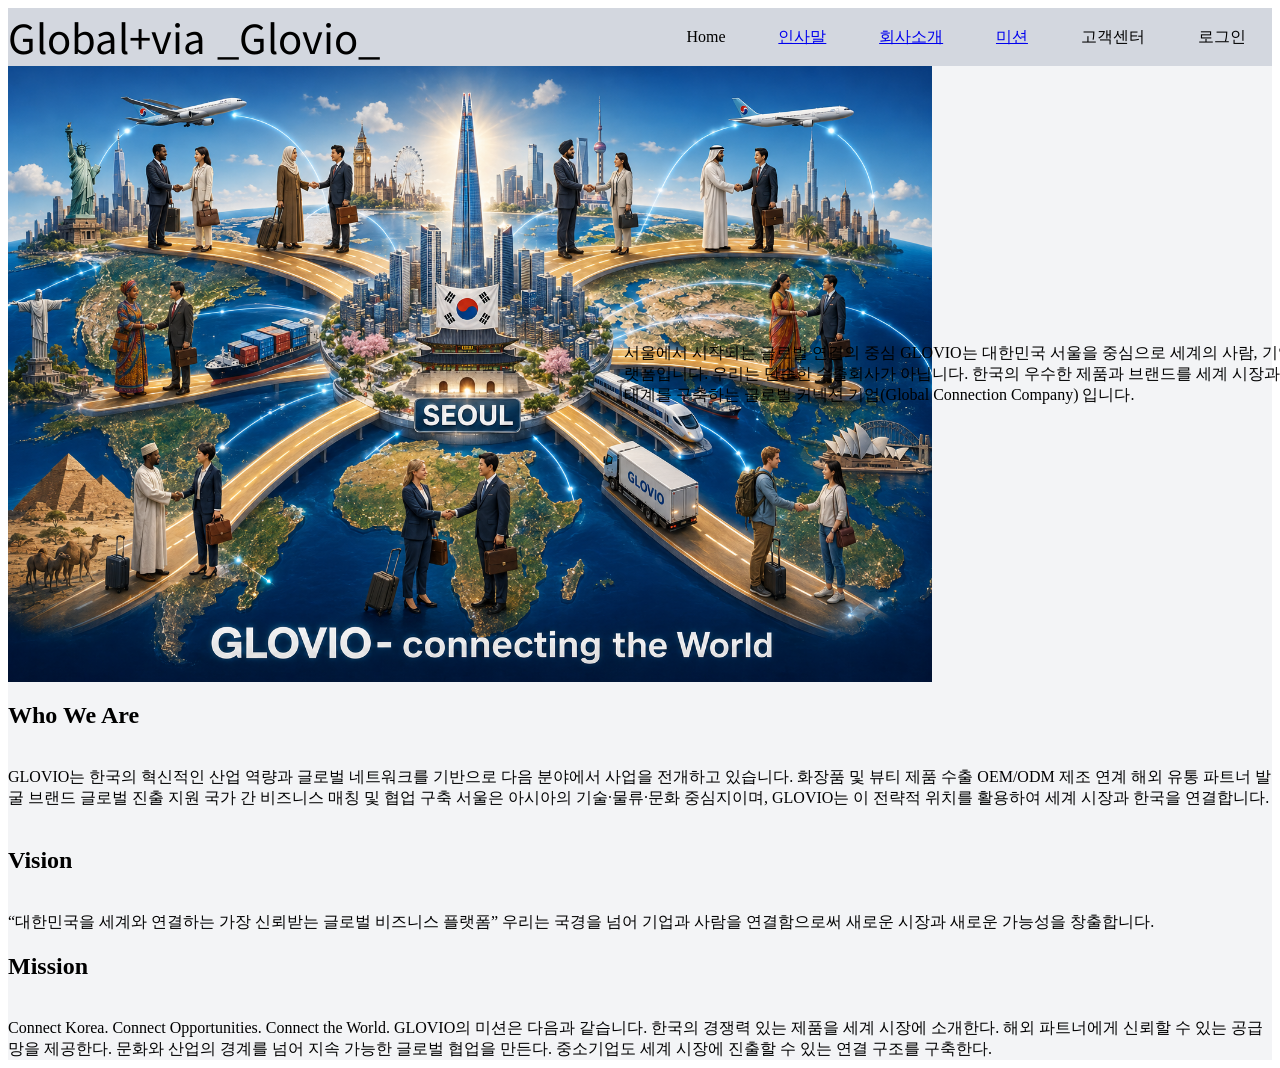
==== commit cdadbe6d: "homeworkglovio" ====
--- a/index.html
+++ b/index.html
@@ -1,243 +1,120 @@
-<!doctype html>
-<html lang="ko">
-<head>
-  <meta charset="utf-8">
-  <meta name="viewport" content="width=device-width, initial-scale=1">
-  <title>김성한 - 자기소개서</title>
-  <link rel="preconnect" href="https://fonts.googleapis.com">
-  <link rel="preconnect" href="https://fonts.gstatic.com" crossorigin>
-  <link href="https://fonts.googleapis.com/css2?family=Dongle&family=Nanum+Pen+Script&family=Poor+Story&display=swap" rel="stylesheet">
-
-  <style>
-    * {
-      box-sizing: border-box;
-    }
-
-    body {
-      background-color: #f1f5f9;
-      color: #334155;
-      font-family: 'Poor Story','맑은 고딕','Malgun Gothic', sans-serif;
-      margin: 0;
-
-      font-weight: 400;
-      font-style: normal;
-    }
-
-    .container {
-      max-width: 720px;
-      margin: 0 auto;
-      padding: 0 clamp(16px, 5vw, 40px);
-    }
-
-    /* 상단 네비게이션 바 */
-    .navbar {
-      background-color: #ffffff;
-      border-bottom: 1px solid #e2e8f0;
-      position: sticky;
-      top: 0;
-      z-index: 10;
-    }
-
-    .nav-inner {
-      display: flex;
-      align-items: center;
-      justify-content: space-between;
-      height: 56px;
-    }
-
-    .nav-logo {
-      font-weight: 800;
-      color: #0f172a;
-      font-size: 16px;
-    }
-
-    .nav-links {
-      display: flex;
-      gap: clamp(12px, 4vw, 24px);
-    }
-
-    .nav-links a {
-      color: #64748b;
-      font-size: 14px;
-      font-weight: 600;
-      text-decoration: none;
-    }
-
-    .nav-links a:hover {
-      color: #3d6db1;
-    }
-
-    /* 상단 히어로 영역 */
-    .hero {
-      background-color: #ffffff;
-      border-bottom: 1px solid #e2e8f0;
-      padding: clamp(2px, 2vw, 8px) 0 clamp(3px, 3vw, 8px);
-      text-align: center;
-    }
-
-    .avatar-img {
-      width: clamp(180px, 40vw, 260px);
-      height: clamp(180px, 40vw, 260px);
-      border-radius: 50%;
-      object-fit: cover;
-      border: 4px solid #ffffff;
-      box-shadow: 0 4px 10px rgba(0, 0, 0, 0.1);
-      margin-bottom: 4px;
-      background-color: #f8fafc;
-    }
-
-    h1 {
-
-      font-family: "Dongle", sans-serif;
-      font-style: normal;
-
-      color: #0f172a;
-      font-size: clamp(24px, 6vw, 32px);
-      font-weight: 800;
-      margin: 0 0 6px 0;
-    }
-
-    .subtitle {
-      color: #64748b;
-      font-size: 14px;
-      font-weight: 600;
-      letter-spacing: 0.1em;
-    }
-
-    /* 본문 섹션 공통 */
-    section {
-      padding: clamp(28px, 6vw, 48px) 0;
-      scroll-margin-top: 56px;
-    }
-
-    section + section {
-      border-top: 1px solid #e2e8f0;
-    }
-
-    .section-title {
-      font-size: clamp(15px, 3.5vw, 17px);
-      font-weight: 700;
-      color: #0f172a;
-      margin: 0 0 20px 0;
-    }
-
-    /* 정보 리스트 */
-    .info-list {
-      list-style: none;
-      padding: 0;
-      margin: 0;
-      display: grid;
-      grid-template-columns: repeat(auto-fit, minmax(220px, 1fr));
-      gap: 12px;
-    }
-
-    .info-list li {
-      background-color: #ffffff;
-      padding: 16px;
-      border-radius: 14px;
-      font-size: clamp(14px, 4vw, 16px);
-      display: flex;
-      align-items: center;
-      border: 1px solid #edf2f7;
-    }
-
-    .info-list strong {
-      color: #3d6db1;
-      width: 60px;
-      flex-shrink: 0;
-      font-weight: 700;
-    }
-
-    /* 취미 섹션 */
-    .ray-banner-img {
-      width: 100%;
-      height: auto;
-      border-radius: 16px;
-      margin-bottom: 24px;
-      box-shadow: 0 2px 8px rgba(0, 0, 0, 0.04);
-    }
-
-    .greeting {
-      font-size: clamp(14px, 3.6vw, 15px);
-      line-height: 1.6;
-      color: #475569;
-      margin: 0;
-      background-color: #f0f7ff;
-      padding: 16px;
-      border-radius: 14px;
-      border-left: 4px solid #3d6db1;
-    }
-
-    footer {
-      text-align: center;
-      color: #94a3b8;
-      font-size: 13px;
-      padding: 24px 0 40px;
-    }
-  </style>
-</head>
-
-<body>
-
-<nav class="navbar">
-  <div class="container nav-inner">
-    <span class="nav-logo">김성한</span>
-    <div class="nav-links">
-      <a href="#info">정보</a>
-      <a href="#hobby">취미</a>
-    </div>
-  </div>
-</nav>
-
-<header class="hero">
-  <div class="container">
-    <!-- 캐리커처 이미지 파일명 rayimg.png로 정상 연동 완료! -->
-    <img src="./img/rayimg.png" class="avatar-img" alt="김성한 캐리커처">
-    <h1>김성한</h1>
-    <div class="subtitle">PORTFOLIO & PROFILE</div>
-  </div>
-</header>
-
-<main>
-
-  <!-- 프로필 정보 -->
-  <section id="info">
-    <div class="container">
-      <p class="section-title">기본 정보</p>
-      <ul class="info-list">
-        <li>
-          <strong>이름</strong>
-          <span>김성한</span>
-        </li>
-        <li>
-          <strong>취미</strong>
-          <span>여행, 육아</span>
-        </li>
-      </ul>
-    </div>
-  </section>
-
-  <!-- 여행 & 육아 취미 -->
-  <section id="hobby">
-    <div class="container">
-      <p class="section-title">취미 이야기</p>
-      <img src="./img/ray.png" class="ray-banner-img" alt="여행과 육아 일러스트">
-      <p class="greeting">
-        새로운 세상을 발견하는 <b>여행</b>의 설렘과,<br>
-        아이와 함께 성장하는 <b>육아</b>의 기쁨을<br>
-        소중히 여기는 김성한입니다. 반갑습니다! 😊
-      </p>
-    </div>
-  </section>
-
-</main>
-
-<footer>
-  <div class="container">
-    © 김성한
-  </div>
-</footer>
-
-</body>
-</html>
-
+<!doctype html>
+<html lang="ko">
+  <head>
+    <meta charset="UTF-8" />
+    <meta name="viewport" content="width=device-width, initial-scale=1.0" />
+    <link rel="preconnect" href="https://fonts.googleapis.com" />
+    <link rel="preconnect" href="https://fonts.gstatic.com" crossorigin />
+    <link
+      href="https://fonts.googleapis.com/css2?family=Do+Hyeon&family=Dongle&family=Nanum+Pen+Script&family=Noto+Sans+KR:wght@100..900&family=Poor+Story&display=swap"
+      rel="stylesheet"
+    />
+    <title>glovio.com</title>
+    <style>
+      header {
+        /* height: 80px; */
+        background-color: #d3d7df;
+      }
+      .toplist {
+        display: flex;
+        justify-content: space-around;
+      }
+
+      .logo {
+        font-family: "Noto Sans KR", sans-serif;
+        font-size: 40px;
+        width: 50%;
+        display: flex;
+        align-items: center;
+      }
+
+      .menu {
+        width: 50%;
+        list-style: none;
+        display: flex;
+        justify-content: space-around;
+        flex-direction: row;
+        align-items: center;
+      }
+      section {
+        width: 100%;
+        background-color: #F3F4F6;
+        display: flex;
+        flex-direction: column;
+        justify-content: space-around;
+        align-items: start;
+      }
+
+    
+      #greeting {
+        display: flex;
+        flex-direction: row;
+        align-items: center;
+        width: 130%;
+      }
+      .glovio {
+        
+        display: flex;
+        flex-direction: column;
+   
+      }
+    </style>
+  </head>
+  <body>
+    <header>
+      <div class="toplist">
+        <div class="logo">Global+via _Glovio_</div>
+        <ul class="menu">
+          <li>Home</li>
+          <li><a href="#greeting">인사말</a></li>
+          <li><a href="#intro">회사소개</a></li>
+          <li><a href="#mission">미션</a></li>
+          <li>고객센터</li>
+          <li>로그인</li>
+        </ul>
+      </div>
+    </header>
+    <main>
+      <section>
+        <article id="greeting">
+          <div class="glovio">
+            <img src="glovio.png" alt="" width="150%" />
+          </div>
+          <p>
+            서울에서 시작되는 글로벌 연결의 중심 GLOVIO는 대한민국 서울을
+            중심으로 세계의 사람, 기업, 제품, 그리고 기회를 연결하는 글로벌
+            비즈니스 플랫폼입니다. 우리는 단순한 수출회사가 아닙니다. 한국의
+            우수한 제품과 브랜드를 세계 시장과 연결하고, 각국의 파트너와 지속
+            가능한 비즈니스 생태계를 구축하는 글로벌 커넥션 기업(Global
+            Connection Company) 입니다.
+          </p>
+        </article>
+        <aritcle id="intro">
+          <h2>Who We Are</h2>
+          <br />
+          GLOVIO는 한국의 혁신적인 산업 역량과 글로벌 네트워크를 기반으로 다음
+          분야에서 사업을 전개하고 있습니다. 화장품 및 뷰티 제품 수출 OEM/ODM
+          제조 연계 해외 유통 파트너 발굴 브랜드 글로벌 진출 지원 국가 간
+          비즈니스 매칭 및 협업 구축 서울은 아시아의 기술·물류·문화 중심지이며,
+          GLOVIO는 이 전략적 위치를 활용하여 세계 시장과 한국을 연결합니다.
+          <br /><br />
+        <aritcle id="vison">
+          <h2>Vision</h2>
+          <br />
+          “대한민국을 세계와 연결하는 가장 신뢰받는 글로벌 비즈니스 플랫폼”
+          우리는 국경을 넘어 기업과 사람을 연결함으로써 새로운 시장과 새로운
+          가능성을 창출합니다.
+        </aritcle>
+        <aritcle id="mission">
+          <h2>Mission</h2>
+          <br />
+          Connect Korea. Connect Opportunities. Connect the World. GLOVIO의
+          미션은 다음과 같습니다. 한국의 경쟁력 있는 제품을 세계 시장에
+          소개한다. 해외 파트너에게 신뢰할 수 있는 공급망을 제공한다. 문화와
+          산업의 경계를 넘어 지속 가능한 글로벌 협업을 만든다. 중소기업도 세계
+          시장에 진출할 수 있는 연결 구조를 구축한다.
+        </aritcle>
+      </section>
+    </main>
+  </body>
+</html>
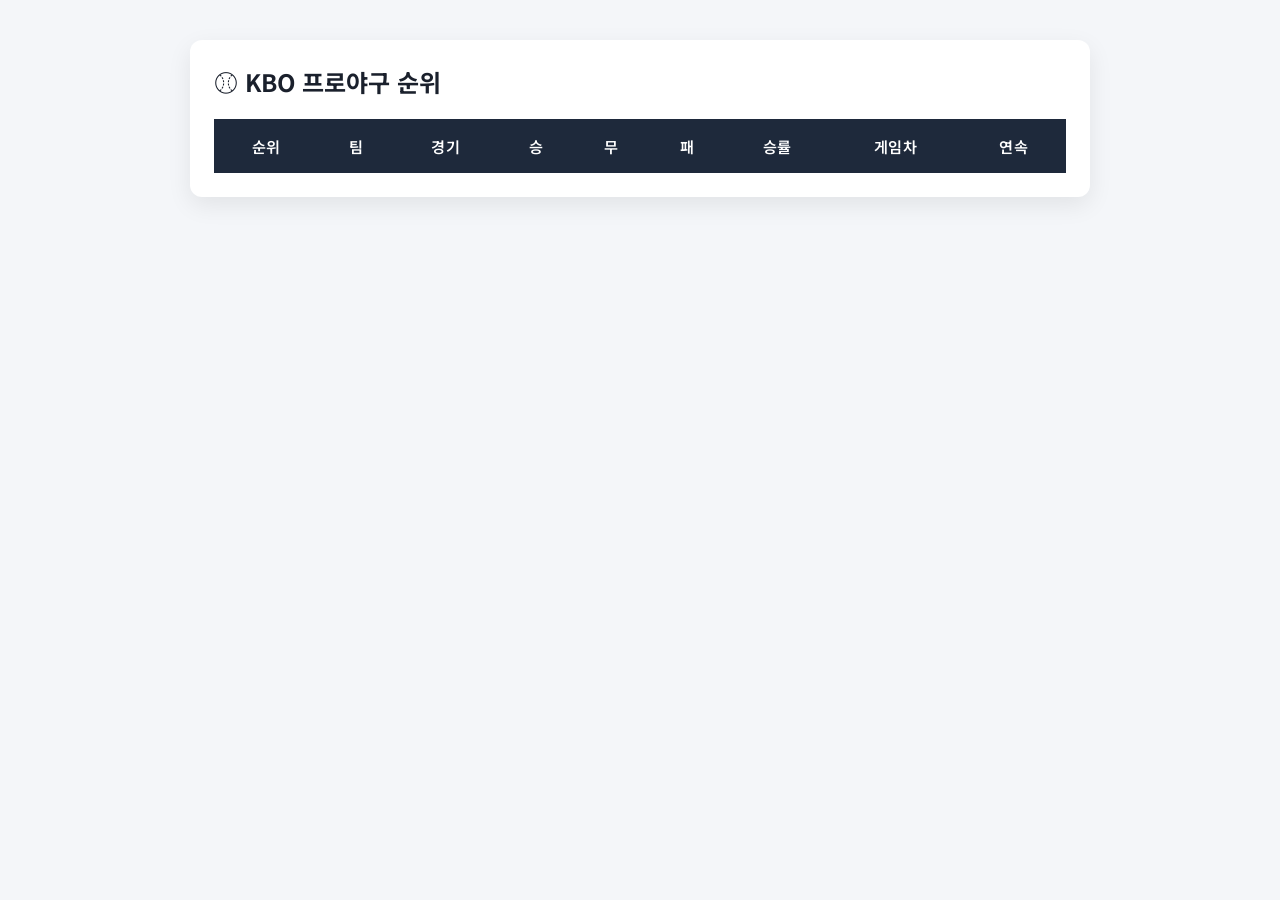
==== commit 5d12fd67: "Rename index3.html to index.html" ====
--- a/index.html
+++ b/index.html
@@ -3,118 +3,153 @@
   <head>
     <meta charset="UTF-8" />
     <meta name="viewport" content="width=device-width, initial-scale=1.0" />
-    <link rel="preconnect" href="https://fonts.googleapis.com" />
-    <link rel="preconnect" href="https://fonts.gstatic.com" crossorigin />
-    <link
-      href="https://fonts.googleapis.com/css2?family=Do+Hyeon&family=Dongle&family=Nanum+Pen+Script&family=Noto+Sans+KR:wght@100..900&family=Poor+Story&display=swap"
-      rel="stylesheet"
-    />
-    <title>glovio.com</title>
+    <title>KBO 프로야구 순위</title>
     <style>
-      header {
-        /* height: 80px; */
-        background-color: #d3d7df;
-      }
-      .toplist {
-        display: flex;
-        justify-content: space-around;
+      /* 구글 폰트 적용 (Noto Sans KR) */
+      @import url("https://fonts.googleapis.com/css2?family=Noto+Sans+KR:wght@400;600;700&display=swap");
+
+      * {
+        box-sizing: border-box;
       }
 
-      .logo {
+      body {
         font-family: "Noto Sans KR", sans-serif;
-        font-size: 40px;
-        width: 50%;
+        background-color: #f4f6f9;
+        margin: 0;
+        padding: 40px 20px;
         display: flex;
-        align-items: center;
+        justify-content: center;
       }
 
-      .menu {
-        width: 50%;
-        list-style: none;
-        display: flex;
-        justify-content: space-around;
-        flex-direction: row;
-        align-items: center;
-      }
-      section {
+      /* 테이블 컨테이너 카드로 감싸기 */
+      .table-container {
         width: 100%;
-        background-color: #F3F4F6;
-        display: flex;
-        flex-direction: column;
-        justify-content: space-around;
-        align-items: start;
+        max-width: 900px;
+        background: #ffffff;
+        border-radius: 12px;
+        box-shadow: 0 8px 24px rgba(0, 0, 0, 0.08);
+        overflow: hidden;
+        padding: 24px;
       }
 
-    
-      #greeting {
-        display: flex;
-        flex-direction: row;
-        align-items: center;
-        width: 130%;
+      caption {
+        font-size: 1.5rem;
+        font-weight: 700;
+        color: #1a202c;
+        margin-bottom: 20px;
+        text-align: left;
       }
-      .glovio {
-        
-        display: flex;
-        flex-direction: column;
-   
+
+      table {
+        width: 100%;
+        border-collapse: collapse;
+        text-align: center;
+        font-size: 0.95rem;
+      }
+
+      /* 헤더 디자인 */
+      thead tr {
+        background-color: #1e293b;
+        color: #ffffff;
+      }
+
+      th {
+        padding: 16px 12px;
+        font-weight: 600;
+        letter-spacing: 0.5px;
+        border: none;
+      }
+
+      /* 데이터 행 디자인 */
+      td {
+        padding: 14px 12px;
+        border-bottom: 1px solid #e2e8f0;
+        color: #334155;
+      }
+
+      /* 얼룩말 패턴 (줄갈이 색상) */
+      tbody tr:nth-child(even) {
+        background-color: #f8fafc;
+      }
+
+      /* 마우스 호버 효과 */
+      tbody tr:hover {
+        background-color: #f1f5f9;
+        transition: background-color 0.2s ease-in-out;
+      }
+
+      /* 특정 열 강조 스타일 */
+      /* 순위 */
+      td:nth-child(1) {
+        font-weight: 700;
+        color: #0f172a;
+      }
+
+      /* 팀명 */
+      td:nth-child(2) {
+        font-weight: 600;
+        color: #1d4ed8;
+      }
+
+      /* 승률 강조 */
+      td:nth-child(7) {
+        font-weight: 700;
+        color: #059669;
       }
     </style>
   </head>
   <body>
-    <header>
-      <div class="toplist">
-        <div class="logo">Global+via _Glovio_</div>
-        <ul class="menu">
-          <li>Home</li>
-          <li><a href="#greeting">인사말</a></li>
-          <li><a href="#intro">회사소개</a></li>
-          <li><a href="#mission">미션</a></li>
-          <li>고객센터</li>
-          <li>로그인</li>
-        </ul>
-      </div>
-    </header>
-    <main>
-      <section>
-        <article id="greeting">
-          <div class="glovio">
-            <img src="glovio.png" alt="" width="150%" />
-          </div>
-          <p>
-            서울에서 시작되는 글로벌 연결의 중심 GLOVIO는 대한민국 서울을
-            중심으로 세계의 사람, 기업, 제품, 그리고 기회를 연결하는 글로벌
-            비즈니스 플랫폼입니다. 우리는 단순한 수출회사가 아닙니다. 한국의
-            우수한 제품과 브랜드를 세계 시장과 연결하고, 각국의 파트너와 지속
-            가능한 비즈니스 생태계를 구축하는 글로벌 커넥션 기업(Global
-            Connection Company) 입니다.
-          </p>
-        </article>
-        <aritcle id="intro">
-          <h2>Who We Are</h2>
-          <br />
-          GLOVIO는 한국의 혁신적인 산업 역량과 글로벌 네트워크를 기반으로 다음
-          분야에서 사업을 전개하고 있습니다. 화장품 및 뷰티 제품 수출 OEM/ODM
-          제조 연계 해외 유통 파트너 발굴 브랜드 글로벌 진출 지원 국가 간
-          비즈니스 매칭 및 협업 구축 서울은 아시아의 기술·물류·문화 중심지이며,
-          GLOVIO는 이 전략적 위치를 활용하여 세계 시장과 한국을 연결합니다.
-          <br /><br />
-        <aritcle id="vison">
-          <h2>Vision</h2>
-          <br />
-          “대한민국을 세계와 연결하는 가장 신뢰받는 글로벌 비즈니스 플랫폼”
-          우리는 국경을 넘어 기업과 사람을 연결함으로써 새로운 시장과 새로운
-          가능성을 창출합니다.
-        </aritcle>
-        <aritcle id="mission">
-          <h2>Mission</h2>
-          <br />
-          Connect Korea. Connect Opportunities. Connect the World. GLOVIO의
-          미션은 다음과 같습니다. 한국의 경쟁력 있는 제품을 세계 시장에
-          소개한다. 해외 파트너에게 신뢰할 수 있는 공급망을 제공한다. 문화와
-          산업의 경계를 넘어 지속 가능한 글로벌 협업을 만든다. 중소기업도 세계
-          시장에 진출할 수 있는 연결 구조를 구축한다.
-        </aritcle>
-      </section>
-    </main>
+    <div class="table-container">
+      <table>
+        <caption>
+          ⚾ KBO 프로야구 순위
+        </caption>
+        <thead>
+          <tr>
+            <th>순위</th>
+            <th>팀</th>
+            <th>경기</th>
+            <th>승</th>
+            <th>무</th>
+            <th>패</th>
+            <th>승률</th>
+            <th>게임차</th>
+            <th>연속</th>
+          </tr>
+        </thead>
+        <tbody id="teams">
+          <!-- JS에서 동적 생성 -->
+        </tbody>
+      </table>
+    </div>
+
+    <script>
+      const jsonUrl =
+        "https://prof-jwchi.github.io/kopo-front2026/Json/baseball.json";
+
+      fetch(jsonUrl)
+        .then((response) => response.json())
+        .then((data) => {
+          const kboList = data.list;
+          const tableBody = document.getElementById("teams");
+
+          kboList.forEach((item) => {
+            const trTeam = document.createElement("tr");
+            trTeam.innerHTML = `
+              <td>${item.rank.rank}</td>
+              <td>${item.name}</td>
+              <td>${item.rank.game}</td>
+              <td>${item.rank.win}</td>
+              <td>${item.rank.draw}</td>
+              <td>${item.rank.loss}</td>
+              <td>${item.rank.wpct}</td>
+              <td>${item.rank.gb}</td>
+              <td>${item.rank.streak}</td>
+            `;
+            tableBody.appendChild(trTeam);
+          });
+        })
+        .catch((error) => console.error("데이터 로드 실패:", error));
+    </script>
   </body>
 </html>
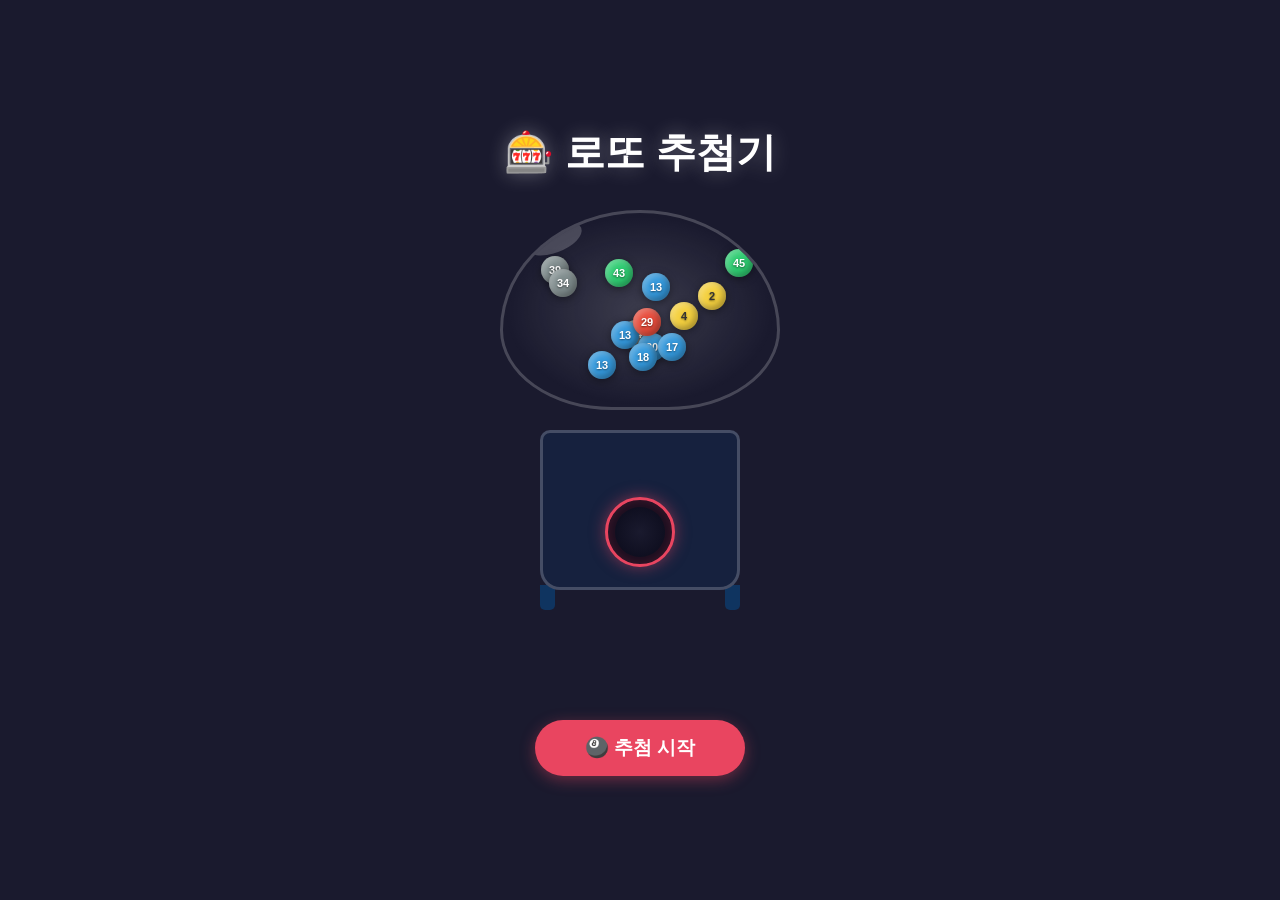
==== commit cf0a2b07: "Rename index5.html to index.html" ====
--- a/index.html
+++ b/index.html
@@ -3,153 +3,648 @@
   <head>
     <meta charset="UTF-8" />
     <meta name="viewport" content="width=device-width, initial-scale=1.0" />
-    <title>KBO 프로야구 순위</title>
+    <title>로또 추첨기</title>
     <style>
-      /* 구글 폰트 적용 (Noto Sans KR) */
-      @import url("https://fonts.googleapis.com/css2?family=Noto+Sans+KR:wght@400;600;700&display=swap");
-
       * {
+        margin: 0;
+        padding: 0;
         box-sizing: border-box;
       }
 
       body {
-        font-family: "Noto Sans KR", sans-serif;
-        background-color: #f4f6f9;
-        margin: 0;
-        padding: 40px 20px;
+        min-height: 100vh;
+        background: #1a1a2e;
         display: flex;
+        flex-direction: column;
+        align-items: center;
         justify-content: center;
-      }
-
-      /* 테이블 컨테이너 카드로 감싸기 */
-      .table-container {
-        width: 100%;
-        max-width: 900px;
-        background: #ffffff;
-        border-radius: 12px;
-        box-shadow: 0 8px 24px rgba(0, 0, 0, 0.08);
+        font-family: "Segoe UI", sans-serif;
+        color: #fff;
+      }
+
+      h1 {
+        margin-bottom: 30px;
+        font-size: 2.5rem;
+        text-shadow: 0 0 20px rgba(255, 255, 255, 0.3);
+      }
+
+      /* 로또 기계 본체 (고정 위치) */
+      .lotto-machine {
+        position: relative;
+        width: 320px;
+        height: 380px;
+        margin-bottom: 40px;
+        /* 기계 자체는 항상 제자리에 고정 */
+        transform: translateZ(0);
+      }
+
+      /* 흔들림은 내부 래퍼에만 적용해서 레이아웃이 밀리지 않게 함 */
+      .machine-inner {
+        position: absolute;
+        inset: 0;
+        transform-origin: center bottom;
+        will-change: transform;
+      }
+
+      /* 기계 상단 (볼이 튀는 공간) */
+      .machine-top {
+        position: absolute;
+        top: 0;
+        left: 50%;
+        transform: translateX(-50%);
+        width: 280px;
+        height: 200px;
+        background: radial-gradient(
+          ellipse at center,
+          rgba(255, 255, 255, 0.15) 0%,
+          transparent 70%
+        );
+        border: 3px solid rgba(255, 255, 255, 0.2);
+        border-radius: 50% 50% 40% 40% / 60% 60% 40% 40%;
         overflow: hidden;
-        padding: 24px;
-      }
-
-      caption {
-        font-size: 1.5rem;
-        font-weight: 700;
-        color: #1a202c;
-        margin-bottom: 20px;
-        text-align: left;
-      }
-
-      table {
-        width: 100%;
-        border-collapse: collapse;
-        text-align: center;
-        font-size: 0.95rem;
-      }
-
-      /* 헤더 디자인 */
-      thead tr {
-        background-color: #1e293b;
-        color: #ffffff;
-      }
-
-      th {
-        padding: 16px 12px;
-        font-weight: 600;
-        letter-spacing: 0.5px;
+        z-index: 1;
+      }
+
+      /* 유리 반사 효과 */
+      .machine-top::before {
+        content: "";
+        position: absolute;
+        top: 10px;
+        left: 20px;
+        width: 60px;
+        height: 30px;
+        background: rgba(255, 255, 255, 0.2);
+        border-radius: 50%;
+        transform: rotate(-20deg);
+      }
+
+      /* 기계 하단 */
+      .machine-bottom {
+        position: absolute;
+        bottom: 0;
+        left: 50%;
+        transform: translateX(-50%);
+        width: 200px;
+        height: 160px;
+        background: #16213e;
+        border: 3px solid rgba(255, 255, 255, 0.2);
+        border-radius: 10px 10px 20px 20px;
+        z-index: 2;
+      }
+
+      /* 기계 다리 */
+      .machine-leg {
+        position: absolute;
+        bottom: -20px;
+        width: 15px;
+        height: 25px;
+        background: #0f3460;
+        border-radius: 0 0 5px 5px;
+      }
+      .machine-leg.left {
+        left: 60px;
+      }
+      .machine-leg.right {
+        right: 60px;
+      }
+
+      /* 출구 (볼이 나오는 구멍) */
+      .exit-hole {
+        position: absolute;
+        bottom: 20px;
+        left: 50%;
+        transform: translateX(-50%);
+        width: 70px;
+        height: 70px;
+        background: #0a0a1a;
+        border: 3px solid #e94560;
+        border-radius: 50%;
+        box-shadow:
+          inset 0 0 20px rgba(233, 69, 96, 0.3),
+          0 0 15px rgba(233, 69, 96, 0.5);
+        z-index: 3;
+        display: flex;
+        align-items: center;
+        justify-content: center;
+        overflow: visible;
+      }
+
+      /* 출구 안쪽 그림자 */
+      .exit-hole::before {
+        content: "";
+        position: absolute;
+        width: 50px;
+        height: 50px;
+        background: radial-gradient(circle, #1a1a2e 0%, #0a0a1a 100%);
+        border-radius: 50%;
+      }
+
+      /* 출구 불빛 (볼 나올 때 깜빡임) */
+      .exit-light {
+        position: absolute;
+        top: -5px;
+        left: -5px;
+        right: -5px;
+        bottom: -5px;
+        border-radius: 50%;
+        border: 2px solid #ffd700;
+        opacity: 0;
+        animation: none;
+      }
+
+      @keyframes lightFlash {
+        0%,
+        100% {
+          opacity: 0;
+          box-shadow: 0 0 0 rgba(255, 215, 0, 0);
+        }
+        50% {
+          opacity: 1;
+          box-shadow: 0 0 30px rgba(255, 215, 0, 0.8);
+        }
+      }
+
+      /* 기계 내부에서 튀는 볼들 */
+      .machine-ball {
+        position: absolute;
+        width: 28px;
+        height: 28px;
+        border-radius: 50%;
+        font-size: 11px;
+        font-weight: bold;
+        display: flex;
+        align-items: center;
+        justify-content: center;
+        color: #fff;
+        text-shadow: 0 1px 2px rgba(0, 0, 0, 0.5);
+        box-shadow:
+          inset -3px -3px 6px rgba(0, 0, 0, 0.3),
+          inset 3px 3px 6px rgba(255, 255, 255, 0.3),
+          0 2px 8px rgba(0, 0, 0, 0.4);
+        z-index: 1;
+        will-change: transform;
+      }
+
+      /* 볼 색상 클래스 */
+      .ball-yellow {
+        background: #f4d03f;
+        color: #333;
+      }
+      .ball-blue {
+        background: #3498db;
+      }
+      .ball-red {
+        background: #e74c3c;
+      }
+      .ball-gray {
+        background: #7f8c8d;
+      }
+      .ball-green {
+        background: #2ecc71;
+      }
+
+      /* 기계 내부에서 부드럽게 떠다니는 애니메이션 */
+      @keyframes bounceAround {
+        0% {
+          transform: translate(0, 0) rotate(0deg);
+        }
+        25% {
+          transform: translate(26px, -34px) rotate(90deg);
+        }
+        50% {
+          transform: translate(-18px, -52px) rotate(180deg);
+        }
+        75% {
+          transform: translate(30px, -28px) rotate(270deg);
+        }
+        100% {
+          transform: translate(0, 0) rotate(360deg);
+        }
+      }
+
+      /* 출구로 내려가는 애니메이션 */
+      @keyframes dropToExit {
+        0% {
+          transform: translate(var(--start-x), var(--start-y)) scale(1);
+          opacity: 1;
+        }
+        55% {
+          transform: translate(var(--mid-x), var(--mid-y)) scale(1.08);
+          opacity: 1;
+        }
+        100% {
+          transform: translate(var(--end-x), var(--end-y)) scale(0.75);
+          opacity: 0;
+        }
+      }
+
+      /* 출구에서 튀어나오는 애니메이션 */
+      @keyframes popOut {
+        0% {
+          transform: translate(-50%, 20px) scale(0.3);
+          opacity: 0;
+        }
+        45% {
+          transform: translate(-50%, -32px) scale(1.25);
+          opacity: 1;
+        }
+        70% {
+          transform: translate(-50%, -48px) scale(1.08);
+          opacity: 1;
+        }
+        100% {
+          transform: translate(-50%, -10px) scale(1);
+          opacity: 1;
+        }
+      }
+
+      /* 결과 볼 컨테이너 */
+      .result-container {
+        display: flex;
+        gap: 12px;
+        margin-bottom: 30px;
+        min-height: 60px;
+        align-items: center;
+        justify-content: center;
+        flex-wrap: wrap;
+        padding: 0 20px;
+      }
+
+      /* 결과 볼 */
+      .result-ball {
+        position: relative;
+        width: 50px;
+        height: 50px;
+        border-radius: 50%;
+        font-size: 18px;
+        font-weight: bold;
+        display: flex;
+        align-items: center;
+        justify-content: center;
+        color: #fff;
+        text-shadow: 0 1px 3px rgba(0, 0, 0, 0.5);
+        box-shadow:
+          inset -4px -4px 8px rgba(0, 0, 0, 0.3),
+          inset 4px 4px 8px rgba(255, 255, 255, 0.3),
+          0 4px 15px rgba(0, 0, 0, 0.4),
+          0 0 20px rgba(255, 255, 255, 0.1);
+        opacity: 0;
+        transform: scale(0);
+        will-change: transform, opacity;
+        animation: ballAppear 0.55s cubic-bezier(0.34, 1.56, 0.64, 1) forwards;
+      }
+
+      @keyframes ballAppear {
+        0% {
+          opacity: 0;
+          transform: scale(0) rotate(-180deg);
+        }
+        60% {
+          opacity: 1;
+          transform: scale(1.18) rotate(8deg);
+        }
+        100% {
+          opacity: 1;
+          transform: scale(1) rotate(0deg);
+        }
+      }
+
+      /* 볼 번호 순서 표시 */
+      .ball-order {
+        position: absolute;
+        top: -8px;
+        right: -8px;
+        width: 22px;
+        height: 22px;
+        background: #e94560;
+        border-radius: 50%;
+        font-size: 11px;
+        display: flex;
+        align-items: center;
+        justify-content: center;
+        box-shadow: 0 2px 5px rgba(0, 0, 0, 0.3);
+      }
+
+      /* + 기호 */
+      .plus-sign {
+        font-size: 24px;
+        font-weight: bold;
+        color: #ffd700;
+        margin: 0 5px;
+        opacity: 0;
+        animation: fadeIn 0.3s ease-out forwards;
+      }
+
+      @keyframes fadeIn {
+        to {
+          opacity: 1;
+        }
+      }
+
+      /* 추첨 버튼 */
+      .draw-btn {
+        padding: 15px 50px;
+        font-size: 1.2rem;
+        font-weight: bold;
         border: none;
-      }
-
-      /* 데이터 행 디자인 */
-      td {
-        padding: 14px 12px;
-        border-bottom: 1px solid #e2e8f0;
-        color: #334155;
-      }
-
-      /* 얼룩말 패턴 (줄갈이 색상) */
-      tbody tr:nth-child(even) {
-        background-color: #f8fafc;
-      }
-
-      /* 마우스 호버 효과 */
-      tbody tr:hover {
-        background-color: #f1f5f9;
-        transition: background-color 0.2s ease-in-out;
-      }
-
-      /* 특정 열 강조 스타일 */
-      /* 순위 */
-      td:nth-child(1) {
-        font-weight: 700;
-        color: #0f172a;
-      }
-
-      /* 팀명 */
-      td:nth-child(2) {
-        font-weight: 600;
-        color: #1d4ed8;
-      }
-
-      /* 승률 강조 */
-      td:nth-child(7) {
-        font-weight: 700;
-        color: #059669;
+        border-radius: 50px;
+        background: #e94560;
+        color: #fff;
+        cursor: pointer;
+        transition:
+          background 0.3s ease,
+          transform 0.2s cubic-bezier(0.34, 1.56, 0.64, 1),
+          box-shadow 0.3s ease;
+        box-shadow: 0 4px 15px rgba(233, 69, 96, 0.4);
+      }
+
+      .draw-btn:hover:not(:disabled) {
+        background: #ff6b6b;
+        transform: translateY(-2px);
+        box-shadow: 0 6px 20px rgba(233, 69, 96, 0.6);
+      }
+
+      .draw-btn:active:not(:disabled) {
+        transform: translateY(0) scale(0.97);
+      }
+
+      .draw-btn:disabled {
+        background: #555;
+        cursor: not-allowed;
+        box-shadow: none;
+      }
+
+      /*
+        기계 흔들림 효과 (수정됨)
+        - 시작/끝이 모두 원위치(0,0)라 기계가 제자리에 고정됨
+        - translateX(-50%) 사용하던 기존 버그 제거
+      */
+      @keyframes machineShake {
+        0%,
+        100% {
+          transform: translate(0, 0) rotate(0deg);
+        }
+        15% {
+          transform: translate(2px, -1px) rotate(0.6deg);
+        }
+        30% {
+          transform: translate(-2px, 1px) rotate(-0.6deg);
+        }
+        45% {
+          transform: translate(1.6px, -1px) rotate(0.4deg);
+        }
+        60% {
+          transform: translate(-1.6px, 1px) rotate(-0.4deg);
+        }
+        75% {
+          transform: translate(1px, 0) rotate(0.2deg);
+        }
+        90% {
+          transform: translate(-0.6px, 0) rotate(-0.1deg);
+        }
+      }
+
+      .machine-shake {
+        animation: machineShake 0.55s cubic-bezier(0.36, 0.07, 0.19, 0.97);
+      }
+
+      /* 추첨 완료 메시지 */
+      @keyframes completePop {
+        0% {
+          opacity: 0;
+          transform: translate(-50%, -50%) scale(0.5);
+        }
+        50% {
+          opacity: 1;
+          transform: translate(-50%, -50%) scale(1.1);
+        }
+        100% {
+          opacity: 1;
+          transform: translate(-50%, -50%) scale(1);
+        }
+      }
+
+      @keyframes completeFadeOut {
+        to {
+          opacity: 0;
+          transform: translate(-50%, -60%) scale(0.95);
+        }
       }
     </style>
   </head>
   <body>
-    <div class="table-container">
-      <table>
-        <caption>
-          ⚾ KBO 프로야구 순위
-        </caption>
-        <thead>
-          <tr>
-            <th>순위</th>
-            <th>팀</th>
-            <th>경기</th>
-            <th>승</th>
-            <th>무</th>
-            <th>패</th>
-            <th>승률</th>
-            <th>게임차</th>
-            <th>연속</th>
-          </tr>
-        </thead>
-        <tbody id="teams">
-          <!-- JS에서 동적 생성 -->
-        </tbody>
-      </table>
+    <h1>🎰 로또 추첨기</h1>
+
+    <!-- 로또 기계 (본체는 고정, 흔들림은 machine-inner에만 적용) -->
+    <div class="lotto-machine">
+      <div class="machine-inner" id="machineInner">
+        <div class="machine-top" id="machineTop">
+          <!-- 여기서 볼들이 튀어다님 -->
+        </div>
+        <div class="machine-bottom">
+          <div class="exit-hole" id="exitHole">
+            <div class="exit-light" id="exitLight"></div>
+          </div>
+        </div>
+        <div class="machine-leg left"></div>
+        <div class="machine-leg right"></div>
+      </div>
     </div>
 
+    <!-- 결과 표시 -->
+    <div class="result-container" id="resultContainer"></div>
+
+    <!-- 추첨 버튼 -->
+    <button class="draw-btn" id="drawBtn">🎱 추첨 시작</button>
+
     <script>
-      const jsonUrl =
-        "https://prof-jwchi.github.io/kopo-front2026/Json/baseball.json";
-
-      fetch(jsonUrl)
-        .then((response) => response.json())
-        .then((data) => {
-          const kboList = data.list;
-          const tableBody = document.getElementById("teams");
-
-          kboList.forEach((item) => {
-            const trTeam = document.createElement("tr");
-            trTeam.innerHTML = `
-              <td>${item.rank.rank}</td>
-              <td>${item.name}</td>
-              <td>${item.rank.game}</td>
-              <td>${item.rank.win}</td>
-              <td>${item.rank.draw}</td>
-              <td>${item.rank.loss}</td>
-              <td>${item.rank.wpct}</td>
-              <td>${item.rank.gb}</td>
-              <td>${item.rank.streak}</td>
-            `;
-            tableBody.appendChild(trTeam);
-          });
-        })
-        .catch((error) => console.error("데이터 로드 실패:", error));
+      // 유틸리티 함수
+      const delay = (ms) => new Promise((resolve) => setTimeout(resolve, ms));
+
+      function getColorClass(num) {
+        if (num <= 10) return "ball-yellow";
+        if (num <= 20) return "ball-blue";
+        if (num <= 30) return "ball-red";
+        if (num <= 40) return "ball-gray";
+        return "ball-green";
+      }
+
+      // 로또 번호 생성 (1~45 중 6개)
+      function generateLottoNumbers() {
+        const numbers = [];
+        while (numbers.length < 6) {
+          const num = Math.floor(Math.random() * 45) + 1;
+          if (!numbers.includes(num)) numbers.push(num);
+        }
+        return numbers.sort((a, b) => a - b);
+      }
+
+      // 기계 내부에 랜덤 볼들 생성 (장식용)
+      function createMachineBalls() {
+        const container = document.getElementById("machineTop");
+        container.innerHTML = "";
+
+        for (let i = 0; i < 14; i++) {
+          const ball = document.createElement("div");
+          const num = Math.floor(Math.random() * 45) + 1;
+          ball.className = `machine-ball ${getColorClass(num)}`;
+          ball.textContent = num;
+
+          // 랜덤 위치
+          const left = Math.random() * 210 + 15;
+          const top = Math.random() * 110 + 30;
+          ball.style.left = `${left}px`;
+          ball.style.top = `${top}px`;
+
+          // 부드러운 떠다님 애니메이션 (느리고 자연스럽게)
+          const duration = 2 + Math.random() * 2;
+          const delayS = Math.random() * 2;
+          ball.style.animation = `bounceAround ${duration}s ${delayS}s infinite ease-in-out`;
+
+          container.appendChild(ball);
+        }
+      }
+
+      // 메인 추첨 함수
+      async function startDraw() {
+        const btn = document.getElementById("drawBtn");
+        const resultContainer = document.getElementById("resultContainer");
+        const machineInner = document.getElementById("machineInner");
+        const exitHole = document.getElementById("exitHole");
+        const exitLight = document.getElementById("exitLight");
+        const machineTop = document.getElementById("machineTop");
+
+        // 버튼 비활성화
+        btn.disabled = true;
+        resultContainer.innerHTML = "";
+
+        // 로또 번호 생성
+        const numbers = generateLottoNumbers();
+
+        // 기계 내부에 볼들 채우기
+        createMachineBalls();
+
+        // 각 번호마다 추첨
+        for (let i = 0; i < numbers.length; i++) {
+          const num = numbers[i];
+
+          // 1. 기계 흔들림 (제자리에서만 진동)
+          machineInner.classList.remove("machine-shake");
+          void machineInner.offsetWidth; // 애니메이션 재시작 트릭
+          machineInner.classList.add("machine-shake");
+
+          // 2. 출구 불빛 깜빡임
+          exitLight.style.animation = "none";
+          void exitLight.offsetWidth;
+          exitLight.style.animation = "lightFlash 0.4s ease-out 2";
+
+          // 3. 내부 볼이 출구로 이동하는 효과
+          const movingBall = document.createElement("div");
+          movingBall.className = `machine-ball ${getColorClass(num)}`;
+          movingBall.textContent = num;
+          movingBall.style.left = "50%";
+          movingBall.style.top = "50%";
+          movingBall.style.zIndex = "10";
+          movingBall.style.width = "35px";
+          movingBall.style.height = "35px";
+          movingBall.style.fontSize = "14px";
+          machineTop.appendChild(movingBall);
+
+          // 출구 방향으로 이동 좌표 계산
+          const machineRect = machineTop.getBoundingClientRect();
+          const exitRect = exitHole.getBoundingClientRect();
+
+          const endX =
+            exitRect.left -
+            machineRect.left +
+            exitRect.width / 2 -
+            machineRect.width / 2;
+          const endY =
+            exitRect.top -
+            machineRect.top +
+            exitRect.height / 2 -
+            machineRect.height / 2 +
+            150;
+
+          movingBall.style.setProperty("--start-x", "0px");
+          movingBall.style.setProperty("--start-y", "0px");
+          movingBall.style.setProperty("--mid-x", `${endX * 0.5}px`);
+          movingBall.style.setProperty("--mid-y", `${endY * 0.7}px`);
+          movingBall.style.setProperty("--end-x", `${endX}px`);
+          movingBall.style.setProperty("--end-y", `${endY}px`);
+          movingBall.style.animation =
+            "dropToExit 0.55s cubic-bezier(0.55, 0, 0.55, 0.2) forwards";
+
+          await delay(420);
+
+          // 4. 출구에서 볼이 튀어나오는 효과
+          const popBall = document.createElement("div");
+          popBall.className = `machine-ball ${getColorClass(num)}`;
+          popBall.textContent = num;
+          popBall.style.width = "40px";
+          popBall.style.height = "40px";
+          popBall.style.fontSize = "16px";
+          popBall.style.left = "50%";
+          popBall.style.top = "50%";
+          popBall.style.zIndex = "20";
+          exitHole.appendChild(popBall);
+
+          popBall.style.animation =
+            "popOut 0.5s cubic-bezier(0.34, 1.56, 0.64, 1) forwards";
+
+          await delay(320);
+
+          // 5. 결과 볼을 결과 영역에 추가
+          const resultBall = document.createElement("div");
+          resultBall.className = `result-ball ${getColorClass(num)}`;
+          resultBall.textContent = num;
+
+          // 순서 표시
+          const orderBadge = document.createElement("span");
+          orderBadge.className = "ball-order";
+          orderBadge.textContent = i + 1;
+          resultBall.appendChild(orderBadge);
+
+          // + 기호 (첫 번호 제외하고 앞에 붙임)
+          if (i > 0) {
+            const plus = document.createElement("span");
+            plus.className = "plus-sign";
+            plus.textContent = "+";
+            resultContainer.appendChild(plus);
+          }
+          resultContainer.appendChild(resultBall);
+
+          // 임시 볼들 제거
+          setTimeout(() => {
+            movingBall.remove();
+            popBall.remove();
+          }, 500);
+
+          // 6. 다음 번호 전 대기
+          await delay(720);
+        }
+
+        // 추첨 완료 효과
+        const completeMsg = document.createElement("div");
+        completeMsg.style.cssText =
+          "position:fixed; top:50%; left:50%; font-size:3rem; color:#ffd700; text-shadow:0 0 30px rgba(255,215,0,0.5); z-index:100; animation:completePop 0.5s cubic-bezier(0.34,1.56,0.64,1) forwards;";
+        completeMsg.textContent = "🎉 추첨 완료!";
+        document.body.appendChild(completeMsg);
+
+        setTimeout(() => {
+          completeMsg.style.animation =
+            "completeFadeOut 0.4s ease-in forwards";
+          setTimeout(() => completeMsg.remove(), 400);
+        }, 1200);
+
+        // 버튼 다시 활성화
+        btn.disabled = false;
+        btn.textContent = "🔄 다시 추첨";
+      }
+
+      // 이벤트 연결 및 초기 볼 생성
+      document.getElementById("drawBtn").addEventListener("click", startDraw);
+      createMachineBalls();
     </script>
   </body>
 </html>
